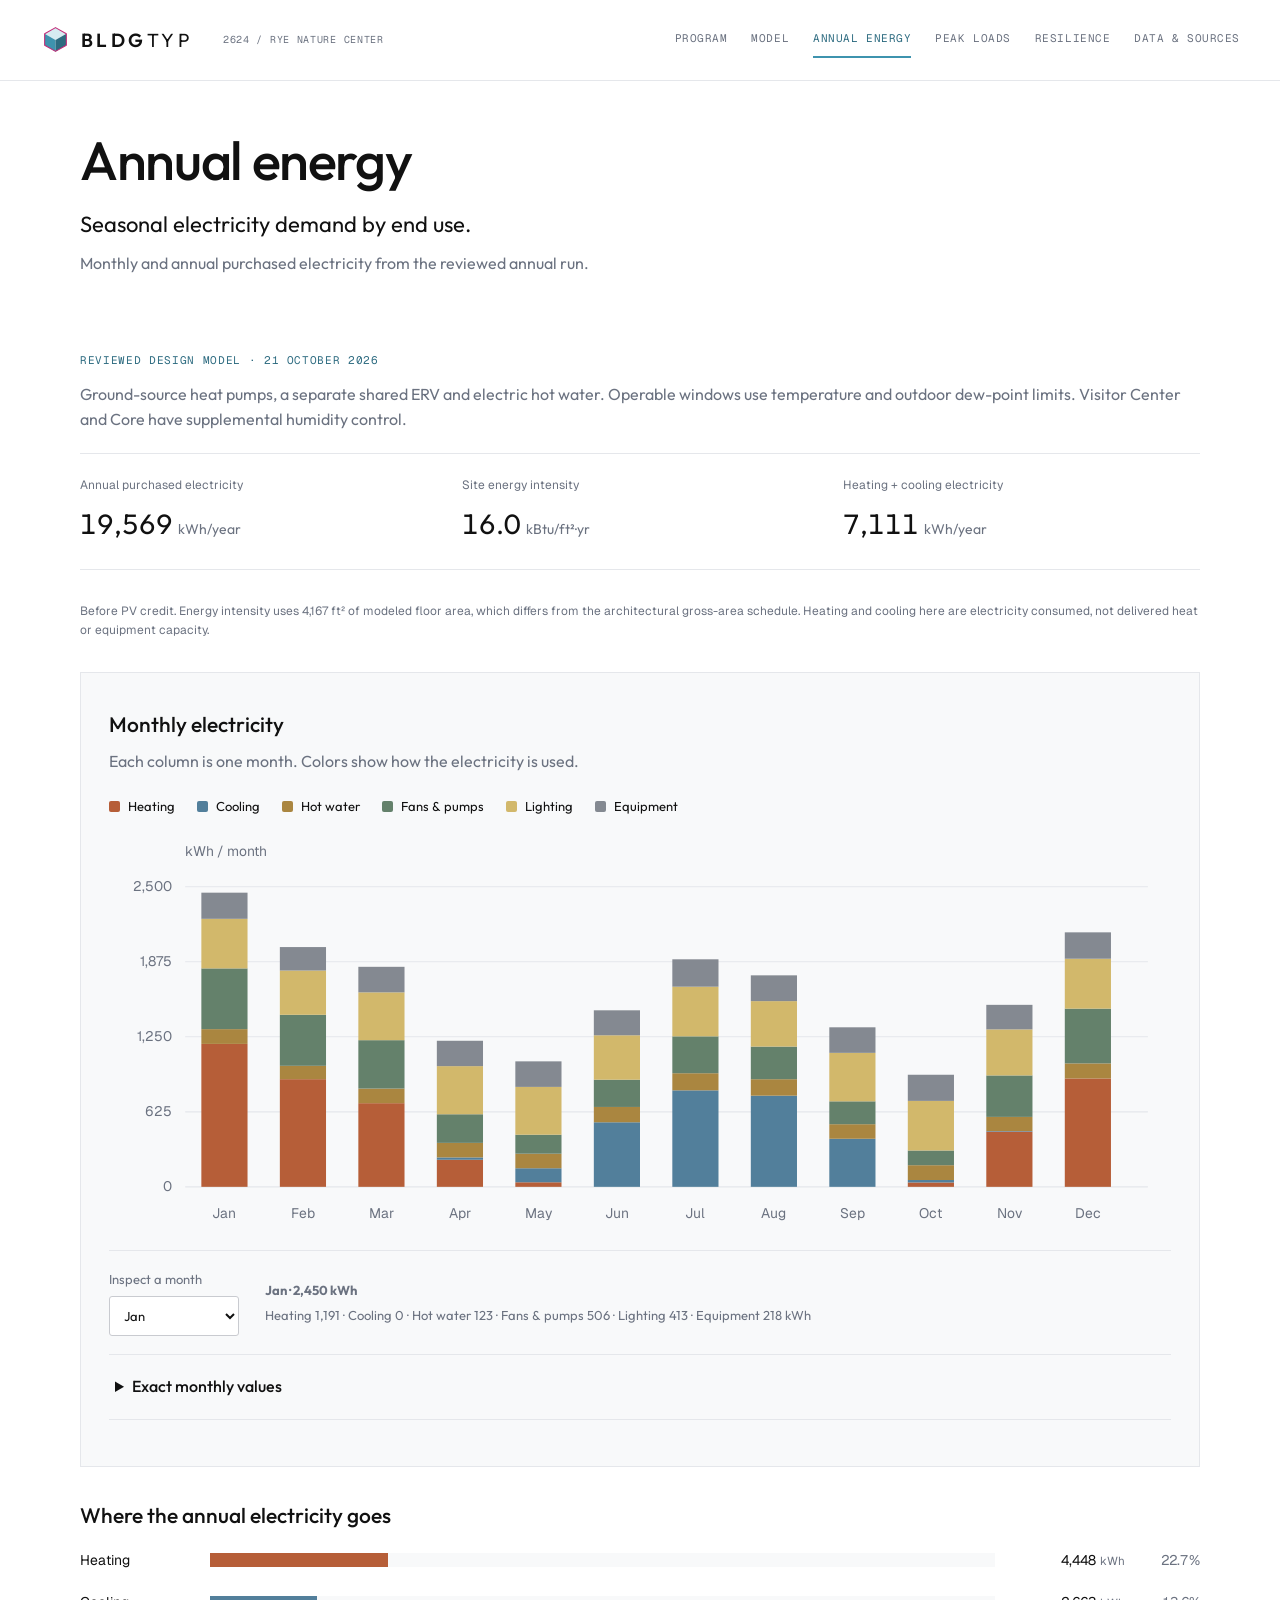
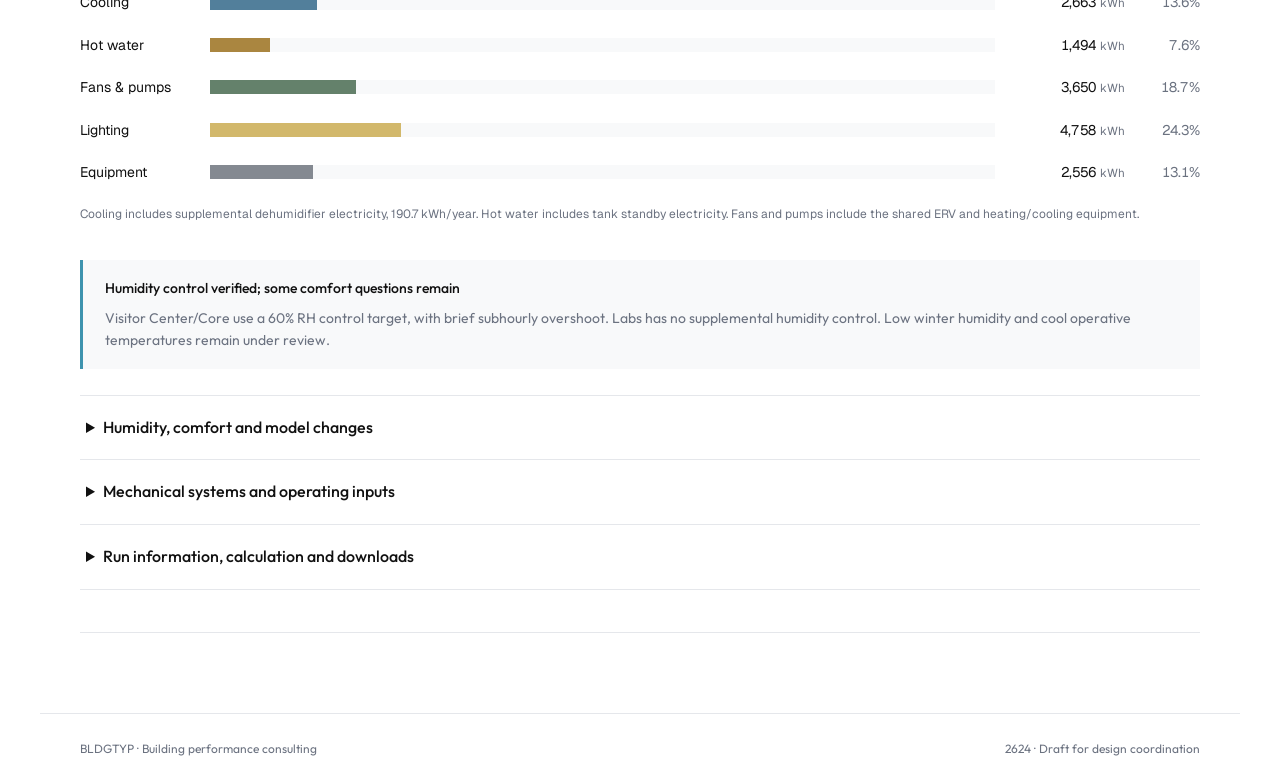
==== site/annual-energy.html @ c3dc8b70 "Copy edits: plainer headings and leads, no dashes in week labels - Overview: "Model basis" heading; " ====
<!doctype html><html lang="en" data-theme="light"><head><meta charset="utf-8"><meta name="viewport" content="width=device-width,initial-scale=1"><meta name="robots" content="noindex,nofollow"><meta name="description" content="Rye Nature Center design energy model: inputs, geometry and simulation results."><title>Annual energy | Rye Nature Center | BLDGTYP</title><link rel="icon" href="assets/brand/favicon.svg"><link rel="stylesheet" href="assets/brand/tokens.css?v=ce6c1d24e8"><link rel="stylesheet" href="assets/brand/components.css?v=ce6c1d24e8"><link rel="stylesheet" href="assets/site.css?v=ce6c1d24e8"><link href="https://fonts.googleapis.com/css2?family=Outfit:wght@400;500;600&family=Geist:wght@400;500&family=Geist+Mono:wght@400&display=swap" rel="stylesheet"><script type="importmap">{"imports":{"three":"./assets/vendor/three/three.module.min.js"}}</script><script type="module" src="assets/app.js?v=ce6c1d24e8"></script></head><body><a class="skip" href="#main">Skip to content</a><header><div class="header-inner"><a class="brand" href="index.html"><img src="assets/brand/bldgtyp-icon.svg" alt="" width="31" height="31"><span>BLDG<span class="brand-light">TYP</span></span></a><a class="project-id" href="index.html">2624 / RYE NATURE CENTER</a><nav aria-label="Main navigation"><a class="type-mono-nav" href="program.html" >Program</a><a class="type-mono-nav" href="model.html" >Model</a><a class="type-mono-nav" href="annual-energy.html" aria-current="page">Annual energy</a><a class="type-mono-nav" href="peak-loads.html" >Peak loads</a><a class="type-mono-nav" href="resilience.html" >Resilience</a><a class="type-mono-nav" href="downloads.html" >Data & sources</a></nav></div></header><main id="main"><div class="page-heading"><h1>Annual energy</h1><p class="lead">Seasonal electricity demand by end use.</p><p>Monthly and annual purchased electricity from the reviewed annual run.</p></div><div id="results" data-area="annual"><p role="status">Loading annual results…</p></div><noscript><p>JavaScript is needed for the interactive model and schedule charts. <a href="downloads/zone-inputs.csv">Download the zone inputs</a> or <a href="downloads/schedules.zip">schedule CSV files</a>.</p></noscript></main><footer><span>BLDGTYP · Building performance consulting</span><span>2624 · Draft for design coordination</span></footer></body></html>
---- site/assets/brand/tokens.css ----
/* ============================================================
   BLDGTYP Design System — CSS Custom Properties
   https://github.com/bldgtyp/bt-branding

   Import this file in any BLDGTYP web product:
     @import url('https://bldgtyp.github.io/bt-branding/tokens/tokens.css');

   Then apply data-theme="light" or data-theme="dark" to <html>.
   ============================================================ */

/* ---------- Global (theme-invariant) ---------- */
:root {
    /* Accent: Steel Blue */
    --accent:           #3E93AE;
    --accent-light:     #d6ebf1;
    --accent-dark:      #2d6b80;

    /* Highlight: Magenta */
    --highlight:        #E23489;
    --highlight-light:  #fce8f1;
    --highlight-dark:   #C42977;
    --highlight-darker: #931d57;

    /* Fonts */
    --font-primary:     'Outfit', sans-serif;
    --font-table:       'Geist', sans-serif;
    --font-mono:        'Geist Mono', monospace;

    /* Radii */
    --radius-sm:        3px;

    /* Transitions */
    --transition-base:  0.3s ease;
    --ease:             cubic-bezier(.2,.6,.2,1);
}

/* ---------- Light Theme ---------- */
[data-theme="light"] {
    --bg-page:          #ffffff;
    --bg-card:          #ffffff;
    --bg-elev:          #fafafa;
    --bg-section-alt:   #F8F9FA;
    --bg-stats:         #111111;

    --text-primary:     #111111;
    --text-secondary:   #6b7280;
    --text-muted:       #9ca3af;

    --border-subtle:    #e5e7eb;
    --border-card:      #e5e7eb;
    --border-strong:    #c9cbd0;

    /* Accessible text aliases — use darker variants on light backgrounds */
    --accent-text:      var(--accent-dark);
    --highlight-text:   var(--highlight-dark);

    /* SVG / graph-paper helpers */
    --svg-line-heavy:   rgba(0,0,0,0.5);
    --svg-line-medium:  rgba(0,0,0,0.3);
    --svg-line-light:   rgba(0,0,0,0.15);
    --svg-line-faint:   rgba(0,0,0,0.08);
    --svg-fill-dot:     rgba(0,0,0,0.12);
    --svg-text:         rgba(0,0,0,0.4);
}

/* ---------- Dark Theme ---------- */
[data-theme="dark"] {
    --bg-page:          #0C0C0C;
    --bg-card:          #151515;
    --bg-elev:          #1a1a1a;
    --bg-section-alt:   #111111;
    --bg-stats:         #060606;

    --text-primary:     #ffffff;
    --text-secondary:   #9ca3af;
    --text-muted:       #6b7280;

    --border-subtle:    #2a2a2a;
    --border-card:      #2a2a2a;
    --border-strong:    #3a3a3a;

    /* Accessible text aliases — base values already work on dark backgrounds */
    --accent-text:      var(--accent);
    --highlight-text:   var(--highlight);

    /* SVG / graph-paper helpers */
    --svg-line-heavy:   rgba(255,255,255,0.5);
    --svg-line-medium:  rgba(255,255,255,0.3);
    --svg-line-light:   rgba(255,255,255,0.15);
    --svg-line-faint:   rgba(255,255,255,0.08);
    --svg-fill-dot:     rgba(255,255,255,0.12);
    --svg-text:         rgba(255,255,255,0.4);
}
---- site/assets/brand/components.css ----
/* ============================================================
   BLDGTYP Design System — Reusable Components
   https://github.com/bldgtyp/bt-branding

   Requires tokens.css to be loaded first:
     @import url('https://bldgtyp.github.io/bt-branding/tokens/tokens.css');
     @import url('https://bldgtyp.github.io/bt-branding/tokens/components.css');

   Or via <link> tags:
     <link rel="stylesheet" href="https://bldgtyp.github.io/bt-branding/tokens/tokens.css">
     <link rel="stylesheet" href="https://bldgtyp.github.io/bt-branding/tokens/components.css">

   Also load fonts (not bundled to avoid duplication):
     <link href="https://fonts.googleapis.com/css2?family=Outfit:wght@200;300;400;500;600;700&family=Geist:wght@400;500&family=Geist+Mono:wght@400&display=swap" rel="stylesheet">
   ============================================================ */


/* ==========================================================
   1. BUTTONS
   ========================================================== */

.btn-primary {
    font-family: var(--font-mono); font-weight: 400; font-size: 13px;
    letter-spacing: 0.1em; text-transform: uppercase;
    background-color: var(--accent); color: #ffffff;
    border: none; padding: 16px 42px;
    border-radius: var(--radius-sm); cursor: pointer;
    transition: all var(--transition-base); text-decoration: none;
    display: inline-block;
}

.btn-primary:hover {
    background-color: var(--accent-dark); transform: translateY(-2px);
}

.btn-ghost {
    font-family: var(--font-mono); font-weight: 400; font-size: 13px;
    letter-spacing: 0.1em; text-transform: uppercase;
    background: transparent; color: var(--text-secondary);
    border: 1px solid var(--border-subtle); padding: 16px 42px;
    border-radius: var(--radius-sm); cursor: pointer;
    transition: all var(--transition-base); text-decoration: none;
    display: inline-block;
}

.btn-ghost:hover {
    border-color: var(--accent-text); color: var(--accent-text);
}


/* ==========================================================
   2. LINKS
   ========================================================== */

.link {
    color: var(--highlight-text);
    font-weight: 700;
    text-decoration: underline;
    text-decoration-style: dotted;
    text-underline-offset: 3px;
    text-decoration-thickness: 1.5px;
    transition: color var(--transition-base), text-decoration-color var(--transition-base);
}

.link:hover {
    color: var(--highlight-darker);
    text-decoration-style: solid;
}


/* ==========================================================
   3. ICON BUTTONS
   ========================================================== */

.icon-btn {
    width: 32px; height: 32px;
    background: transparent; border: 1px solid var(--border-subtle);
    border-radius: var(--radius-sm); cursor: pointer;
    display: inline-flex; align-items: center; justify-content: center;
    transition: all var(--transition-base);
    color: var(--text-secondary);
    text-decoration: none;
}

.icon-btn svg {
    width: 16px; height: 16px;
    fill: currentColor;
}

.icon-btn:hover {
    border-color: var(--accent-text); color: var(--accent-text);
}

.nav-icons { display: flex; gap: 8px; align-items: center; }


/* ==========================================================
   4. SERVICE CARD
   ========================================================== */

.service-card {
    background-color: var(--bg-card);
    border: 1px solid var(--border-card);
    border-radius: var(--radius-sm);
    padding: 40px 32px;
    border-top: 3px solid var(--border-card);
    border-bottom: 2px solid var(--accent);
    max-width: 340px;
    transition: all var(--transition-base);
}

.service-card:hover {
    border-top-color: var(--highlight);
}

.service-card__title {
    font-family: var(--font-primary); font-weight: 600; font-size: 16px;
    letter-spacing: 0.1em; text-transform: uppercase;
    color: var(--accent-text); margin-bottom: 12px;
}

.service-card__subtitle {
    font-family: var(--font-primary); font-weight: 500; font-size: 20px;
    color: var(--text-primary); margin-bottom: 16px; line-height: 1.4;
}

.service-card__body {
    font-family: var(--font-primary); font-weight: 300; font-size: 15px;
    line-height: 1.7; color: var(--text-secondary);
}


/* ==========================================================
   4b. CARD GRID — TIGHT
   Zero-gap grid where service cards tile edge-to-edge with
   shared borders. Wrap service-cards in this container.
   Outer border supplied by the container; cards contribute
   only right + bottom borders (same pattern as doc-card grid).
   ========================================================== */

.card-grid--tight {
    display: grid;
    grid-template-columns: repeat(auto-fit, minmax(280px, 1fr));
    border-top: 1px solid var(--border-card);
    border-left: 1px solid var(--border-card);
}

.card-grid--tight > .service-card {
    max-width: none;
    border-radius: 0;
    border-top: none;
    border-left: none;
    border-right: 1px solid var(--border-card);
    border-bottom: 1px solid var(--border-card);
}


/* ==========================================================
   5. STATS BAR
   ========================================================== */

.stats-bar {
    background-color: var(--bg-stats, #111111);
    padding: 60px 40px;
    border-radius: var(--radius-sm);
    display: grid; grid-template-columns: repeat(auto-fit, minmax(180px, 1fr));
    gap: 40px;
}

.stats-bar__number {
    font-family: var(--font-primary); font-weight: 600; font-size: 48px;
    line-height: 1.1; color: var(--accent);
}

.stats-bar__label {
    font-family: var(--font-mono); font-weight: 400; font-size: 12px;
    letter-spacing: 0.08em; text-transform: uppercase;
    color: #6b7280; margin-top: 8px;
}


/* ==========================================================
   6. SECTION LABEL
   ========================================================== */

.section-label {
    font-family: var(--font-mono); font-weight: 400; font-size: 12px;
    letter-spacing: 0.15em; text-transform: uppercase;
    color: var(--accent-text); margin-bottom: 48px; display: block;
}


/* ==========================================================
   7. GRAPH PAPER BACKGROUNDS
   Three density variants applied via ::before pseudo-element.
   Add the class to any positioned container.
   ========================================================== */

.graph-paper {
    position: relative;
    overflow: hidden;
}

/* Standard: 20px minor / 100px major — hero sections, service areas */
.graph-paper::before,
.graph-paper--standard::before {
    content: '';
    position: absolute; top: 0; left: 0; right: 0; bottom: 0;
    pointer-events: none;
    background-image:
        url("data:image/svg+xml,%3Csvg width='20' height='20' xmlns='http://www.w3.org/2000/svg'%3E%3Cline x1='0' y1='0' x2='20' y2='0' stroke='rgba(62,147,174,0.10)' stroke-width='1'/%3E%3Cline x1='0' y1='0' x2='0' y2='20' stroke='rgba(62,147,174,0.10)' stroke-width='1'/%3E%3C/svg%3E"),
        url("data:image/svg+xml,%3Csvg width='100' height='100' xmlns='http://www.w3.org/2000/svg'%3E%3Crect width='100' height='100' fill='none' stroke='rgba(62,147,174,0.12)' stroke-width='1'/%3E%3C/svg%3E");
    background-size: 20px 20px, 100px 100px;
}

/* Medium: 12px minor / 60px major — dashboards, data views */
.graph-paper--medium::before {
    content: '';
    position: absolute; top: 0; left: 0; right: 0; bottom: 0;
    pointer-events: none;
    background-image:
        url("data:image/svg+xml,%3Csvg width='12' height='12' xmlns='http://www.w3.org/2000/svg'%3E%3Cline x1='0' y1='0' x2='12' y2='0' stroke='rgba(62,147,174,0.10)' stroke-width='1'/%3E%3Cline x1='0' y1='0' x2='0' y2='12' stroke='rgba(62,147,174,0.10)' stroke-width='1'/%3E%3C/svg%3E"),
        url("data:image/svg+xml,%3Csvg width='60' height='60' xmlns='http://www.w3.org/2000/svg'%3E%3Crect width='60' height='60' fill='none' stroke='rgba(62,147,174,0.12)' stroke-width='1'/%3E%3C/svg%3E");
    background-size: 12px 12px, 60px 60px;
}

/* Fine: 6px minor / 30px major — technical details, reports */
.graph-paper--fine::before {
    content: '';
    position: absolute; top: 0; left: 0; right: 0; bottom: 0;
    pointer-events: none;
    background-image:
        url("data:image/svg+xml,%3Csvg width='6' height='6' xmlns='http://www.w3.org/2000/svg'%3E%3Cline x1='0' y1='0' x2='6' y2='0' stroke='rgba(62,147,174,0.10)' stroke-width='1'/%3E%3Cline x1='0' y1='0' x2='0' y2='6' stroke='rgba(62,147,174,0.10)' stroke-width='1'/%3E%3C/svg%3E"),
        url("data:image/svg+xml,%3Csvg width='30' height='30' xmlns='http://www.w3.org/2000/svg'%3E%3Crect width='30' height='30' fill='none' stroke='rgba(62,147,174,0.12)' stroke-width='1'/%3E%3C/svg%3E");
    background-size: 6px 6px, 30px 30px;
}

/* ==========================================================
   7b. HEXAGON GRAPH PAPER BACKGROUNDS
   Honeycomb-pattern variants using flat-top hexagons.
   Same ::before technique as square graph paper.
   Accent RGB = 62,147,174 (must be updated if --accent changes).
   ========================================================== */

/* Hex Standard: r=20, tile 60×34.64 — hero sections, honeybee-ph branding */
.graph-paper--hex::before {
    content: '';
    position: absolute; top: 0; left: 0; right: 0; bottom: 0;
    pointer-events: none;
    background-image:
        url("data:image/svg+xml,%3Csvg width='60' height='34.64' xmlns='http://www.w3.org/2000/svg'%3E%3Cpath d='M20,0 L40,0 M20,0 L10,17.32 M40,0 L50,17.32 M0,17.32 L10,17.32 M50,17.32 L60,17.32 M10,17.32 L20,34.64 M50,17.32 L40,34.64 M20,34.64 L40,34.64' stroke='rgba(62,147,174,0.10)' stroke-width='1' fill='none'/%3E%3C/svg%3E");
    background-size: 60px 34.64px;
}

/* Hex Medium: r=12, tile 36×20.78 — dashboards, data views */
.graph-paper--hex-medium::before {
    content: '';
    position: absolute; top: 0; left: 0; right: 0; bottom: 0;
    pointer-events: none;
    background-image:
        url("data:image/svg+xml,%3Csvg width='36' height='20.78' xmlns='http://www.w3.org/2000/svg'%3E%3Cpath d='M12,0 L24,0 M12,0 L6,10.39 M24,0 L30,10.39 M0,10.39 L6,10.39 M30,10.39 L36,10.39 M6,10.39 L12,20.78 M30,10.39 L24,20.78 M12,20.78 L24,20.78' stroke='rgba(62,147,174,0.10)' stroke-width='1' fill='none'/%3E%3C/svg%3E");
    background-size: 36px 20.78px;
}

/* Hex Fine: r=7, tile 21×12.12 — technical details, reports */
.graph-paper--hex-fine::before {
    content: '';
    position: absolute; top: 0; left: 0; right: 0; bottom: 0;
    pointer-events: none;
    background-image:
        url("data:image/svg+xml,%3Csvg width='21' height='12.12' xmlns='http://www.w3.org/2000/svg'%3E%3Cpath d='M7,0 L14,0 M7,0 L3.5,6.06 M14,0 L17.5,6.06 M0,6.06 L3.5,6.06 M17.5,6.06 L21,6.06 M3.5,6.06 L7,12.12 M17.5,6.06 L14,12.12 M7,12.12 L14,12.12' stroke='rgba(62,147,174,0.10)' stroke-width='1' fill='none'/%3E%3C/svg%3E");
    background-size: 21px 12.12px;
}


/* ==========================================================
   7c. HIGHLIGHT-COLOR GRAPH PAPER
   Same patterns as 7a/7b but using --highlight RGB (226,52,137).
   Add alongside the base class, e.g. "graph-paper graph-paper--highlight".
   ========================================================== */

/* Square — highlight */
.graph-paper--highlight::before {
    content: '';
    position: absolute; top: 0; left: 0; right: 0; bottom: 0;
    pointer-events: none;
    background-image:
        url("data:image/svg+xml,%3Csvg width='20' height='20' xmlns='http://www.w3.org/2000/svg'%3E%3Cline x1='0' y1='0' x2='20' y2='0' stroke='rgba(226,52,137,0.10)' stroke-width='1'/%3E%3Cline x1='0' y1='0' x2='0' y2='20' stroke='rgba(226,52,137,0.10)' stroke-width='1'/%3E%3C/svg%3E"),
        url("data:image/svg+xml,%3Csvg width='100' height='100' xmlns='http://www.w3.org/2000/svg'%3E%3Crect width='100' height='100' fill='none' stroke='rgba(226,52,137,0.12)' stroke-width='1'/%3E%3C/svg%3E");
    background-size: 20px 20px, 100px 100px;
}

.graph-paper--highlight.graph-paper--medium::before {
    background-image:
        url("data:image/svg+xml,%3Csvg width='12' height='12' xmlns='http://www.w3.org/2000/svg'%3E%3Cline x1='0' y1='0' x2='12' y2='0' stroke='rgba(226,52,137,0.10)' stroke-width='1'/%3E%3Cline x1='0' y1='0' x2='0' y2='12' stroke='rgba(226,52,137,0.10)' stroke-width='1'/%3E%3C/svg%3E"),
        url("data:image/svg+xml,%3Csvg width='60' height='60' xmlns='http://www.w3.org/2000/svg'%3E%3Crect width='60' height='60' fill='none' stroke='rgba(226,52,137,0.12)' stroke-width='1'/%3E%3C/svg%3E");
    background-size: 12px 12px, 60px 60px;
}

.graph-paper--highlight.graph-paper--fine::before {
    background-image:
        url("data:image/svg+xml,%3Csvg width='6' height='6' xmlns='http://www.w3.org/2000/svg'%3E%3Cline x1='0' y1='0' x2='6' y2='0' stroke='rgba(226,52,137,0.10)' stroke-width='1'/%3E%3Cline x1='0' y1='0' x2='0' y2='6' stroke='rgba(226,52,137,0.10)' stroke-width='1'/%3E%3C/svg%3E"),
        url("data:image/svg+xml,%3Csvg width='30' height='30' xmlns='http://www.w3.org/2000/svg'%3E%3Crect width='30' height='30' fill='none' stroke='rgba(226,52,137,0.12)' stroke-width='1'/%3E%3C/svg%3E");
    background-size: 6px 6px, 30px 30px;
}

/* Hexagon — highlight */
.graph-paper--highlight.graph-paper--hex::before {
    background-image:
        url("data:image/svg+xml,%3Csvg width='60' height='34.64' xmlns='http://www.w3.org/2000/svg'%3E%3Cpath d='M20,0 L40,0 M20,0 L10,17.32 M40,0 L50,17.32 M0,17.32 L10,17.32 M50,17.32 L60,17.32 M10,17.32 L20,34.64 M50,17.32 L40,34.64 M20,34.64 L40,34.64' stroke='rgba(226,52,137,0.10)' stroke-width='1' fill='none'/%3E%3C/svg%3E");
    background-size: 60px 34.64px;
}

.graph-paper--highlight.graph-paper--hex-medium::before {
    background-image:
        url("data:image/svg+xml,%3Csvg width='36' height='20.78' xmlns='http://www.w3.org/2000/svg'%3E%3Cpath d='M12,0 L24,0 M12,0 L6,10.39 M24,0 L30,10.39 M0,10.39 L6,10.39 M30,10.39 L36,10.39 M6,10.39 L12,20.78 M30,10.39 L24,20.78 M12,20.78 L24,20.78' stroke='rgba(226,52,137,0.10)' stroke-width='1' fill='none'/%3E%3C/svg%3E");
    background-size: 36px 20.78px;
}

.graph-paper--highlight.graph-paper--hex-fine::before {
    background-image:
        url("data:image/svg+xml,%3Csvg width='21' height='12.12' xmlns='http://www.w3.org/2000/svg'%3E%3Cpath d='M7,0 L14,0 M7,0 L3.5,6.06 M14,0 L17.5,6.06 M0,6.06 L3.5,6.06 M17.5,6.06 L21,6.06 M3.5,6.06 L7,12.12 M17.5,6.06 L14,12.12 M7,12.12 L14,12.12' stroke='rgba(226,52,137,0.10)' stroke-width='1' fill='none'/%3E%3C/svg%3E");
    background-size: 21px 12.12px;
}


/* ==========================================================
   8. TYPOGRAPHY HELPERS
   Opt-in classes for common text patterns.
   ========================================================== */

.type-hero {
    font-family: var(--font-primary); font-weight: 600;
    font-size: clamp(3rem, 6vw, 5.5rem);
    letter-spacing: -0.02em; line-height: 1.15;
}

.type-heading {
    font-family: var(--font-primary); font-weight: 600;
    font-size: 42px; letter-spacing: -0.015em; line-height: 1.15;
}

.type-subheading {
    font-family: var(--font-primary); font-weight: 500;
    font-size: 20px; line-height: 1.4;
}

.type-body {
    font-family: var(--font-primary); font-weight: 400;
    font-size: 16px; line-height: 1.7;
    letter-spacing: 0.05em;
    color: var(--text-secondary);
}

.type-body-lg {
    font-family: var(--font-primary); font-weight: 400;
    font-size: 17px; line-height: 1.8;
    letter-spacing: 0.05em;
    color: var(--text-secondary);
}

.type-table-text {
    font-family: var(--font-table); font-weight: 400;
    font-size: 14px; line-height: 1.5;
    letter-spacing: normal;
    color: var(--text-secondary);
    font-variant-numeric: tabular-nums;
}

.type-table-header {
    font-family: var(--font-table); font-weight: 500;
    font-size: 12px; line-height: 1.4;
    letter-spacing: 0.02em; text-transform: uppercase;
    color: var(--text-muted);
}

.type-mono-label {
    font-family: var(--font-mono); font-weight: 400; font-size: 12px;
    letter-spacing: 0.15em; text-transform: uppercase;
    color: var(--accent-text);
}

.type-mono-nav {
    font-family: var(--font-mono); font-weight: 400; font-size: 11px;
    letter-spacing: 0.05em; text-transform: uppercase;
    color: var(--text-secondary); text-decoration: none;
    transition: color var(--transition-base);
}

.type-mono-nav:hover { color: var(--accent-text); }

.type-stat-number {
    font-family: var(--font-primary); font-weight: 600; font-size: 48px;
    line-height: 1.1; color: var(--accent);
}

.type-stat-label {
    font-family: var(--font-mono); font-weight: 400; font-size: 12px;
    letter-spacing: 0.08em; text-transform: uppercase;
    color: #6b7280; margin-top: 8px;
}


/* ==========================================================
   9. THEME TOGGLE
   ========================================================== */

.theme-toggle {
    width: 32px; height: 32px;
    background: transparent; border: 1px solid var(--border-subtle);
    border-radius: var(--radius-sm); cursor: pointer;
    display: flex; align-items: center; justify-content: center;
    font-size: 16px; transition: all var(--transition-base);
    color: var(--text-primary);
}

.theme-toggle:hover { border-color: var(--accent-text); color: var(--accent-text); }


/* ==========================================================
   10. HERO TITLE — Two-line with highlight second line
   Wrap the second line in <em> for highlight color.
   Follow with .hero-sub for // subtitle lines.
   ========================================================== */

.hero-title {
    font-family: var(--font-primary);
    font-weight: 500;
    font-size: clamp(52px, 7vw, 96px);
    line-height: 1.0;
    letter-spacing: -0.03em;
    margin: 0 0 28px 0;
    color: var(--text-primary);
}

.hero-title em {
    font-style: normal;
    color: var(--highlight-text);
    font-weight: 600;
}

.hero-sub {
    font-family: var(--font-mono);
    font-weight: 400;
    font-size: 14.5px;
    color: var(--text-muted);
    max-width: 62ch;
    line-height: 1.55;
    margin: 0;
}


/* ==========================================================
   11. SITE HEADER — Sticky navbar with backdrop blur
   Contains logo, nav-primary, search-btn, and hamburger.
   ========================================================== */

.site-header {
    position: sticky;
    top: 0;
    z-index: 40;
    display: flex;
    align-items: center;
    padding: 0 40px;
    height: 64px;
    background: color-mix(in oklab, var(--bg-page) 86%, transparent);
    backdrop-filter: saturate(1.4) blur(14px);
    -webkit-backdrop-filter: saturate(1.4) blur(14px);
    border-bottom: 1px solid var(--border-subtle);
}

/* Logo / breadcrumb (folder-nav style with "/" separator) */
.site-header__logo {
    display: flex;
    align-items: center;
    gap: 10px;
    font-family: var(--font-mono);
    font-weight: 400;
    font-size: 13px;
    letter-spacing: 0.06em;
    color: var(--text-primary);
    text-decoration: none;
    padding-right: 28px;
    border-right: 1px solid var(--border-subtle);
    margin-right: 28px;
    height: 32px;
}

.site-header__logo-mark {
    width: 22px;
    height: 22px;
    position: relative;
}

.site-header__logo-mark svg {
    width: 100%;
    height: 100%;
    fill: currentColor;
}

.site-header__logo-sep {
    color: var(--text-muted);
    margin-left: 6px;
}

/* Primary nav (dropdown triggers) */
.nav-primary {
    display: flex;
    align-items: center;
    gap: 2px;
    flex: 1;
}

.nav-group {
    position: relative;
}

.nav-group__trigger {
    display: flex;
    align-items: center;
    gap: 5px;
    padding: 8px 14px;
    font-family: var(--font-mono);
    font-weight: 400;
    font-size: 12.5px;
    letter-spacing: 0.04em;
    color: var(--text-muted);
    background: none;
    border: none;
    border-radius: var(--radius-sm);
    cursor: pointer;
    transition: color .2s var(--ease), background .2s var(--ease);
}

.nav-group__trigger:hover {
    color: var(--text-primary);
    background: var(--bg-elev);
}

.nav-group__trigger.is-active {
    color: var(--accent-text);
}

.nav-group__trigger .chev {
    width: 8px;
    height: 8px;
    opacity: .5;
    transition: transform .2s var(--ease);
}

.nav-group.is-open .nav-group__trigger .chev {
    transform: rotate(180deg);
}

.nav-group__dropdown {
    display: none;
    position: absolute;
    top: calc(100% + 17px);
    left: 0;
    min-width: 220px;
    padding: 6px;
    background: var(--bg-page);
    border: 1px solid var(--border-strong);
    border-radius: 4px;
    box-shadow: 0 8px 24px rgba(0,0,0,.08);
    z-index: 50;
}

.nav-group.is-open .nav-group__dropdown {
    display: flex;
    flex-direction: column;
    animation: dropdown-in .15s var(--ease);
}

@keyframes dropdown-in {
    from { opacity: 0; transform: translateY(-4px); }
    to   { opacity: 1; transform: translateY(0); }
}

.nav-group__dropdown a {
    display: block;
    padding: 8px 12px;
    font-family: var(--font-primary);
    font-weight: 300;
    font-size: 13.5px;
    color: var(--text-secondary);
    text-decoration: none;
    border-radius: var(--radius-sm);
    transition: all .15s var(--ease);
}

.nav-group__dropdown a:hover {
    background: var(--bg-elev);
    color: var(--text-primary);
}

/* Hamburger (mobile) */
.nav-hamburger {
    display: none;
    width: 34px;
    height: 34px;
    place-items: center;
    background: transparent;
    border: 1px solid transparent;
    border-radius: var(--radius-sm);
    color: var(--text-muted);
    cursor: pointer;
    transition: all .15s var(--ease);
}

.nav-hamburger:hover {
    border-color: var(--border-strong);
    color: var(--text-primary);
}

.nav-hamburger svg {
    width: 18px;
    height: 18px;
}


/* ==========================================================
   12. SEARCH BUTTON
   Pill-shaped trigger that opens a search modal.
   ========================================================== */

.search-btn {
    display: flex;
    align-items: center;
    gap: 10px;
    padding: 0 10px 0 12px;
    height: 34px;
    min-width: 240px;
    border: 1px solid var(--border-strong);
    background: var(--bg-elev);
    border-radius: var(--radius-sm);
    color: var(--text-muted);
    font-family: var(--font-mono);
    font-size: 12px;
    font-weight: 400;
    cursor: pointer;
    transition: all .15s var(--ease);
}

.search-btn:hover {
    border-color: var(--accent-text);
    color: var(--text-secondary);
}

.search-btn svg {
    width: 14px;
    height: 14px;
    fill: none;
    stroke: currentColor;
    stroke-width: 2;
}

.search-btn .kbd {
    margin-left: auto;
    font-size: 10.5px;
    padding: 2px 6px;
    border: 1px solid var(--border-strong);
    border-radius: var(--radius-sm);
    color: var(--text-muted);
}


/* ==========================================================
   13. DOC CARD — Animated top-border, multi-section layout
   Top border slides left-to-right on hover.
   Includes: index row, tag, title, description,
   dashed divider, and arrow CTA.
   ========================================================== */

.doc-card {
    position: relative;
    padding: 40px 36px 36px 36px;
    border-right: 1px solid var(--border-subtle);
    border-bottom: 1px solid var(--border-subtle);
    background: var(--bg-page);
    text-decoration: none;
    color: var(--text-primary);
    transition: background .2s var(--ease);
    display: flex;
    flex-direction: column;
    min-height: 280px;
    cursor: pointer;
    overflow: hidden;
}

.doc-card:hover {
    background: var(--bg-elev);
}

/* Animated top border */
.doc-card::before {
    content: '';
    position: absolute;
    top: 0;
    left: 0;
    width: 0;
    height: 2px;
    background: var(--accent);
    transition: width .35s var(--ease);
}

.doc-card:hover::before {
    width: 100%;
}

/* Index row: number — dash-line — tag */
.doc-card__idx {
    font-family: var(--font-mono);
    font-size: 11px;
    font-weight: 400;
    letter-spacing: 0.18em;
    color: var(--text-muted);
    display: flex;
    align-items: center;
    gap: 10px;
    margin-bottom: 28px;
}

.doc-card__idx-num {
    color: var(--accent-text);
    font-weight: 400;
}

.doc-card__idx-dash {
    flex: 1;
    height: 1px;
    background: var(--border-subtle);
}

/* Category tag */
.doc-card__tag {
    font-family: var(--font-mono);
    font-size: 11px;
    font-weight: 400;
    letter-spacing: 0.14em;
    text-transform: uppercase;
    color: var(--accent-text);
    margin-bottom: 14px;
}

/* Card title */
.doc-card__name {
    font-family: var(--font-primary);
    font-weight: 600;
    font-size: 30px;
    letter-spacing: -0.015em;
    margin: 0 0 10px 0;
    line-height: 1.05;
}

/* Card description */
.doc-card__desc {
    font-family: var(--font-primary);
    font-weight: 300;
    font-size: 15.5px;
    line-height: 1.5;
    color: var(--text-secondary);
    margin: 0 0 28px 0;
    max-width: 36ch;
}

/* Footer: dashed divider + CTA */
.doc-card__footer {
    margin-top: auto;
    display: flex;
    align-items: center;
    justify-content: space-between;
    padding-top: 20px;
    border-top: 1px dashed var(--border-strong);
}

.doc-card__cta {
    font-family: var(--font-mono);
    font-weight: 400;
    font-size: 12px;
    letter-spacing: 0.08em;
    color: var(--text-primary);
    display: inline-flex;
    align-items: center;
    gap: 8px;
}

.doc-card__cta .arr {
    transition: transform .25s var(--ease);
}

.doc-card:hover .doc-card__cta .arr {
    transform: translateX(4px);
}


/* ==========================================================
   14. SIDEBAR NAV
   Collapsible nav tree with section dividers, dashed
   child borders, and expand/collapse chevrons.
   ========================================================== */

.sidebar {
    width: 260px;
    padding: 20px 16px 40px 0;
    border-right: 1px solid var(--border-subtle);
    flex-shrink: 0;
}

/* Section label with leading dash */
.sidebar__label {
    font-family: var(--font-mono);
    font-size: 10.5px;
    font-weight: 400;
    letter-spacing: 0.18em;
    text-transform: uppercase;
    color: var(--text-muted);
    padding: 14px 0 10px 0;
    display: flex;
    align-items: center;
    gap: 10px;
    text-decoration: none;
    cursor: pointer;
    transition: color .15s var(--ease);
}

.sidebar__label:hover {
    color: var(--text-secondary);
}

.sidebar__label.is-active {
    color: var(--accent-text);
    font-weight: 500;
}

.sidebar__label::before {
    content: '';
    width: 14px;
    height: 1px;
    background: currentColor;
    opacity: .6;
}

/* Nav tree */
.nav-tree {
    list-style: none;
    padding: 0;
    margin: 0;
}

.nav-tree li {
    position: relative;
}

.nav-tree a,
.nav-tree button {
    display: flex;
    align-items: center;
    gap: 10px;
    width: 100%;
    padding: 7px 12px 7px 14px;
    font-family: var(--font-primary);
    font-weight: 300;
    font-size: 13.5px;
    color: var(--text-secondary);
    text-decoration: none;
    background: transparent;
    border: 0;
    text-align: left;
    border-radius: var(--radius-sm);
    cursor: pointer;
    transition: all .15s var(--ease);
    position: relative;
}

.nav-tree a:hover,
.nav-tree button:hover {
    color: var(--text-primary);
    background: var(--bg-elev);
}

/* Group headings (collapsible) */
.nav-tree .group > button {
    color: var(--text-primary);
    font-weight: 500;
    font-size: 13px;
}

.nav-tree .group > button .chev {
    margin-left: auto;
    width: 10px;
    height: 10px;
    transition: transform .2s var(--ease);
    opacity: .6;
}

.nav-tree .group.is-open > button .chev {
    transform: rotate(90deg);
}

/* Child list with dashed left border */
.nav-tree .children {
    list-style: none;
    padding: 0;
    margin: 4px 0 8px 14px;
    border-left: 1px dashed var(--border-strong);
    display: none;
}

.nav-tree .group.is-open > .children {
    display: block;
}

/* Active state with left accent bar */
.nav-tree .is-active {
    color: var(--accent-text);
    font-weight: 500;
    background: var(--accent-light);
}

.nav-tree .is-active::before {
    content: '';
    position: absolute;
    left: 0;
    top: 4px;
    bottom: 4px;
    width: 2px;
    background: var(--accent);
}


/* ==========================================================
   15. CALLOUT BLOCKS
   Note (accent) and Warning (highlight) callouts with
   left accent bar and gradient background.
   ========================================================== */

.callout {
    margin: 16px 0 20px 0;
    border: 1px solid var(--border-subtle);
    border-radius: 4px;
    position: relative;
    overflow: hidden;
}

.callout::before {
    content: '';
    position: absolute;
    left: 0;
    top: 0;
    bottom: 0;
    width: 3px;
}

.callout__title {
    font-family: var(--font-mono);
    font-size: 10.5px;
    font-weight: 400;
    letter-spacing: 0.16em;
    text-transform: uppercase;
    padding: 14px 20px 0 20px;
    position: relative;
    z-index: 1;
}

.callout__body {
    padding: 8px 20px 14px 20px;
    font-family: var(--font-primary);
    font-weight: 300;
    font-size: 14px;
    line-height: 1.6;
    color: var(--text-secondary);
    position: relative;
    z-index: 1;
}

/* Graph paper overlay (medium density, via ::after) */
.callout::after {
    content: '';
    position: absolute;
    top: 0;
    left: 0;
    right: 0;
    bottom: 0;
    pointer-events: none;
}

/* Note variant (accent color) */
.callout--note {
    border-color: var(--accent);
    background: linear-gradient(to right, var(--accent-light), transparent 80%);
}

.callout--note::before {
    background: var(--accent);
}

.callout--note::after {
    background-image:
        url("data:image/svg+xml,%3Csvg width='12' height='12' xmlns='http://www.w3.org/2000/svg'%3E%3Cline x1='0' y1='0' x2='12' y2='0' stroke='rgba(62,147,174,0.10)' stroke-width='1'/%3E%3Cline x1='0' y1='0' x2='0' y2='12' stroke='rgba(62,147,174,0.10)' stroke-width='1'/%3E%3C/svg%3E"),
        url("data:image/svg+xml,%3Csvg width='60' height='60' xmlns='http://www.w3.org/2000/svg'%3E%3Crect width='60' height='60' fill='none' stroke='rgba(62,147,174,0.12)' stroke-width='1'/%3E%3C/svg%3E");
    background-size: 12px 12px, 60px 60px;
}

.callout--note .callout__title {
    color: var(--accent-dark);
}

[data-theme="dark"] .callout--note {
    background: linear-gradient(to right, rgba(62,147,174,0.12), transparent 80%);
}

[data-theme="dark"] .callout--note .callout__title {
    color: var(--accent);
}

/* Warning variant (highlight color) */
.callout--warning {
    border-color: var(--highlight);
    background: linear-gradient(to right, var(--highlight-light), transparent 80%);
}

.callout--warning::before {
    background: var(--highlight);
}

.callout--warning::after {
    background-image:
        url("data:image/svg+xml,%3Csvg width='12' height='12' xmlns='http://www.w3.org/2000/svg'%3E%3Cline x1='0' y1='0' x2='12' y2='0' stroke='rgba(226,52,137,0.10)' stroke-width='1'/%3E%3Cline x1='0' y1='0' x2='0' y2='12' stroke='rgba(226,52,137,0.10)' stroke-width='1'/%3E%3C/svg%3E"),
        url("data:image/svg+xml,%3Csvg width='60' height='60' xmlns='http://www.w3.org/2000/svg'%3E%3Crect width='60' height='60' fill='none' stroke='rgba(226,52,137,0.12)' stroke-width='1'/%3E%3C/svg%3E");
    background-size: 12px 12px, 60px 60px;
}

.callout--warning .callout__title {
    color: var(--highlight-darker);
}

[data-theme="dark"] .callout--warning {
    background: linear-gradient(to right, rgba(226,52,137,0.12), transparent 80%);
}

[data-theme="dark"] .callout--warning .callout__title {
    color: var(--highlight);
}


/* ==========================================================
   16. SITE FOOTER
   Mono-spaced footer bar with left nav items (· separated),
   right-aligned site URL and version badge.
   ========================================================== */

.site-footer {
    border-top: 1px solid var(--border-subtle);
    padding: 36px 40px;
    display: flex;
    align-items: center;
    justify-content: space-between;
    gap: 32px;
    font-family: var(--font-mono);
    font-size: 11.5px;
    font-weight: 400;
    color: var(--text-muted);
    letter-spacing: 0.04em;
}

.site-footer a {
    color: var(--text-secondary);
    font-weight: 400;
    text-decoration: none;
    transition: color .15s var(--ease);
}

.site-footer a:hover {
    color: var(--accent-text);
}

.site-footer__left {
    display: flex;
    gap: 28px;
    align-items: center;
}

.site-footer__right {
    display: flex;
    gap: 20px;
    align-items: center;
}

.site-footer .version-badge {
    padding: 3px 9px;
    border: 1px solid var(--border-strong);
    border-radius: var(--radius-sm);
    color: var(--text-secondary);
}


/* ==========================================================
   17. RESPONSIVE — HEADER / FOOTER / MOBILE
   ========================================================== */

@media (max-width: 900px) {
    .site-header { padding: 0 20px; }
    .site-header__logo { padding-right: 16px; margin-right: 16px; }
    .nav-primary { display: none; }
    .search-btn { display: none; }
    .nav-hamburger { display: grid; }
    .sidebar { display: none; }
    .site-footer { flex-direction: column; align-items: flex-start; padding: 28px 20px; }
    .site-footer__left { flex-wrap: wrap; gap: 16px; }
    .site-footer__right { flex-wrap: wrap; gap: 12px; }
}
---- site/assets/site.css ----
* {
  box-sizing: border-box;
}
body {
  margin: 0;
  background: var(--bg-page);
  color: var(--text-primary);
  font-family: var(--font-primary);
  font-size: 16px;
  line-height: 1.6;
}
a {
  color: var(--accent-text);
}
button,
select,
input {
  font: inherit;
}
button,
a,
summary,
select {
  touch-action: manipulation;
}
button,
summary {
  cursor: pointer;
}
button:focus-visible,
a:focus-visible,
summary:focus-visible,
select:focus-visible,
input:focus-visible,
#viewer:focus-visible {
  outline: 3px solid var(--accent-text);
  outline-offset: 4px;
}
header {
  border-bottom: 1px solid var(--border-subtle);
}
.header-inner {
  max-width: 1280px;
  margin: auto;
  padding: 22px 40px;
  display: flex;
  align-items: center;
  gap: 30px;
}
.brand {
  display: flex;
  align-items: center;
  gap: 10px;
  text-decoration: none;
  color: var(--text-primary);
  font-size: 19px;
  letter-spacing: 0.18em;
  font-weight: 600;
}
.brand-light {
  font-weight: 400;
}
.project-id {
  font-family: var(--font-mono);
  font-size: 10px;
  letter-spacing: 0.07em;
  color: var(--text-secondary);
}
header nav {
  display: flex;
  gap: 24px;
  margin-left: auto;
}
header nav a {
  padding: 8px 0;
  border-bottom: 2px solid transparent;
}
header nav a[aria-current] {
  color: var(--accent-text);
  border-color: var(--accent);
}
main {
  max-width: 1200px;
  margin: auto;
  padding: 48px 40px 80px;
}
.page-heading {
  margin-bottom: 32px;
  max-width: 790px;
}
h1 {
  font-size: clamp(34px, 4.5vw, 54px);
  font-weight: 500;
  line-height: 1.15;
  letter-spacing: -0.025em;
  margin: 0 0 18px;
}
h2 {
  font-size: 26px;
  font-weight: 500;
  line-height: 1.25;
  margin: 0 0 18px;
  letter-spacing: -0.015em;
}
h3 {
  font-size: 21px;
  font-weight: 500;
  line-height: 1.3;
  margin: 10px 0;
}
p {
  color: var(--text-secondary);
  margin: 10px 0 16px;
}
.lead {
  font-size: 22px;
  line-height: 1.45;
  color: var(--text-primary);
  margin: 0 0 8px;
}
.notice {
  border-left: 3px solid var(--accent);
  background: var(--bg-section-alt);
  padding: 17px 22px;
  display: flex;
  gap: 8px 28px;
  flex-wrap: wrap;
  margin: 28px 0 40px;
  font-size: 14px;
}
.notice strong {
  font-weight: 500;
}
.notice span {
  color: var(--text-secondary);
}
.compact {
  margin-bottom: 26px;
}
.overview-grid {
  display: grid;
  grid-template-columns: 1.1fr 1fr;
  gap: 70px;
  margin: 45px 0 55px;
}
.facts {
  margin: 24px 0 0;
  font-family: var(--font-table);
  font-size: 14px;
}
.facts > div {
  display: grid;
  grid-template-columns: 130px 1fr;
  gap: 20px;
  padding: 12px 0;
  border-bottom: 1px solid var(--border-subtle);
}
dt {
  color: var(--text-secondary);
}
dd {
  margin: 0;
}
.directory {
  border-top: 1px solid var(--border-strong);
}
.directory > a {
  display: block;
  padding: 24px 0;
  text-decoration: none;
  border-bottom: 1px solid var(--border-strong);
  color: var(--text-primary);
}
.directory p {
  font-size: 15px;
  margin: 8px 0 14px;
}
.go {
  font-size: 14px;
  color: var(--accent-text);
}
.section-title {
  display: flex;
  justify-content: space-between;
  align-items: baseline;
  gap: 20px;
}
.section-title .link {
  font-size: 14px;
}
.results-grid {
  display: grid;
  grid-template-columns: repeat(3, 1fr);
  gap: 20px;
  margin: 12px 0 42px;
}
.result-link {
  border: 1px solid var(--border-card);
  padding: 24px;
  text-decoration: none;
  color: var(--text-primary);
}
.result-link:hover,
.directory > a:hover {
  background: var(--bg-section-alt);
}
.status {
  font-family: var(--font-mono);
  font-size: 11px;
  letter-spacing: 0.06em;
  text-transform: uppercase;
  color: var(--text-secondary);
}
.result-link h3 {
  margin-top: 20px;
}
.result-link p {
  font-size: 14px;
  margin-bottom: 0;
}
details {
  border-top: 1px solid var(--border-subtle);
  border-bottom: 1px solid var(--border-subtle);
  margin: 18px 0;
}
details + details {
  border-top: 0;
  margin-top: -18px;
}
summary {
  padding: 19px 6px;
  font-weight: 500;
  font-size: 16px;
}
.details-body {
  padding: 0 6px 22px;
  overflow-wrap: anywhere;
}
.details-body p {
  max-width: 870px;
}
.zone-selector {
  display: flex;
  gap: 10px;
  flex-wrap: wrap;
  margin: 0 0 28px;
}
.zone-selector button {
  padding: 12px 19px;
  background: var(--bg-card);
  border: 1px solid var(--border-card);
  border-radius: var(--radius-sm);
  color: var(--text-secondary);
}
.zone-selector button[aria-pressed="true"] {
  background: var(--accent-light);
  border-color: var(--accent);
  color: var(--accent-dark);
}
.zone-title {
  display: flex;
  justify-content: space-between;
  align-items: center;
  gap: 25px;
  margin: 0 0 22px;
}
.zone-title h2 {
  margin: 0;
}
.zone-title a {
  font-size: 14px;
}
.zone-metrics {
  display: grid;
  grid-template-columns: repeat(4, 1fr);
  border-top: 1px solid var(--border-subtle);
  border-bottom: 1px solid var(--border-subtle);
  margin: 20px 0 32px;
  padding: 22px 0;
  gap: 25px;
}
.metric-label {
  display: block;
  font-family: var(--font-table);
  font-size: 12px;
  color: var(--text-secondary);
  margin-bottom: 7px;
}
.metric-value {
  font-size: 28px;
  font-variant-numeric: tabular-nums;
}
.metric-unit {
  font-size: 14px;
  color: var(--text-secondary);
  margin-left: 5px;
}
.schedule-panel {
  background: var(--bg-section-alt);
  border: 1px solid var(--border-card);
  padding: 25px;
}
.controls {
  display: flex;
  gap: 18px;
  align-items: end;
  flex-wrap: wrap;
  margin: 18px 0 12px;
}
label {
  display: flex;
  flex-direction: column;
  gap: 6px;
  font-size: 13px;
  color: var(--text-secondary);
}
select,
input[type="date"] {
  border: 1px solid var(--border-strong);
  border-radius: var(--radius-sm);
  padding: 10px 30px 10px 10px;
  background: var(--bg-card);
  color: var(--text-primary);
  max-width: 100%;
}
.controls label:first-child {
  flex: 1;
  min-width: 180px;
}
.controls select {
  font-size: 14px;
}
.chart {
  display: block;
  width: 100%;
  height: auto;
  max-height: 280px;
}
.chart text {
  font-family: var(--font-table);
  font-size: 12px;
  fill: var(--text-secondary);
}
.chart .grid {
  stroke: var(--border-subtle);
  stroke-width: 1;
}
.chart .trace {
  stroke: var(--accent-text);
  stroke-width: 2.5;
  fill: none;
}
.chart .area {
  fill: var(--accent-light);
  opacity: 0.7;
}
.caption {
  font-family: var(--font-table);
  font-size: 12px;
  line-height: 1.6;
  margin: 12px 0;
  color: var(--text-secondary);
}
.table-wrap {
  overflow-x: auto;
}
table {
  width: 100%;
  border-collapse: collapse;
  font-family: var(--font-table);
  font-size: 14px;
  font-variant-numeric: tabular-nums;
}
th,
td {
  text-align: left;
  padding: 11px 14px;
  border-bottom: 1px solid var(--border-subtle);
  vertical-align: top;
}
th {
  font-weight: 500;
  background: var(--bg-section-alt);
}
td code {
  font-size: 11px;
}
pre {
  white-space: pre-wrap;
  overflow-wrap: anywhere;
  background: var(--bg-section-alt);
  padding: 20px;
  font-size: 12px;
}
code {
  font-family: var(--font-mono);
  font-size: 12px;
}
.local-nav {
  display: flex;
  flex-wrap: wrap;
  gap: 28px;
  padding: 0 0 25px;
  border-bottom: 1px solid var(--border-subtle);
}
.result-section {
  padding: 38px 0 24px;
  border-bottom: 1px solid var(--border-subtle);
  scroll-margin-top: 25px;
}
.result-section h2 {
  margin-top: 10px;
}
.result-section .lead {
  font-size: 18px;
}
.empty-state {
  margin: 25px 0;
  padding: 25px;
  border-left: 2px solid var(--border-strong);
  background: var(--bg-section-alt);
}
.empty-state h3 {
  margin: 0 0 7px;
  font-size: 17px;
}
.download-list > a {
  display: flex;
  gap: 30px;
  align-items: center;
  justify-content: space-between;
  color: var(--text-primary);
  text-decoration: none;
  border-top: 1px solid var(--border-subtle);
  padding: 25px 0;
}
.download-list > a:last-child {
  border-bottom: 1px solid var(--border-subtle);
}
.download-list h2 {
  font-size: 21px;
  margin-bottom: 9px;
}
.download-list p {
  max-width: 780px;
  margin: 0;
  font-size: 14px;
}
.download-list > a > span {
  white-space: nowrap;
  font-family: var(--font-mono);
  font-size: 12px;
  color: var(--accent-text);
}
.viewer-toolbar {
  display: flex;
  gap: 24px;
  align-items: end;
  flex-wrap: wrap;
  margin: 25px 0 18px;
}
.check {
  flex-direction: row;
  align-items: center;
  padding-bottom: 10px;
}
.small {
  padding: 11px 18px;
  font-size: 11px;
  letter-spacing: 0.04em;
}
#viewer {
  height: 490px;
  position: relative;
  background: var(--bg-section-alt);
  border: 1px solid var(--border-card);
}
#viewer canvas {
  display: block;
  width: 100%;
  height: 100%;
  touch-action: none;
}
#viewer p {
  padding: 25px;
}
#viewer .axis-label {
  position: absolute;
  right: 18px;
  top: 10px;
  font-size: 12px;
  color: var(--text-secondary);
  pointer-events: none;
}
.zone-legend {
  display: flex;
  gap: 22px;
  flex-wrap: wrap;
  margin: 20px 0 30px;
}
.zone-legend a {
  font-size: 14px;
  text-decoration: none;
  border-bottom: 2px solid var(--accent);
  padding-bottom: 4px;
}
.zone-legend a:nth-child(2) {
  border-color: var(--highlight);
}
.zone-legend a:nth-child(3) {
  border-color: var(--text-secondary);
}
.zone-legend a:nth-child(4) {
  border-color: var(--accent-dark);
}
.error {
  border-left: 3px solid var(--highlight);
  padding: 20px;
  background: var(--highlight-light);
}
footer {
  border-top: 1px solid var(--border-subtle);
  max-width: 1200px;
  margin: auto;
  padding: 25px 40px;
  display: flex;
  justify-content: space-between;
  gap: 20px;
  font-size: 12px;
  color: var(--text-secondary);
}
.skip {
  position: absolute;
  left: 20px;
  top: -80px;
  background: var(--bg-page);
  padding: 10px;
  z-index: 5;
}
.skip:focus {
  top: 10px;
}
.source-hash {
  word-break: break-all;
}
.reviewed { color: var(--accent-text); }
.annual-metrics { grid-template-columns: repeat(3, 1fr); }
.energy-panel { margin: 32px 0; padding: 28px; background: var(--bg-section-alt); border: 1px solid var(--border-card); }
.energy-legend { display: flex; flex-wrap: wrap; gap: 10px 22px; padding: 0; margin: 22px 0 12px; list-style: none; font-size: 13px; }
.energy-legend li { display: flex; align-items: center; gap: 8px; }
.energy-legend li span { width: 11px; height: 11px; border-radius: 2px; }
.energy-chart-wrap { overflow-x: auto; }
.energy-chart { width: 100%; min-width: 620px; display: block; }
.energy-chart text { fill: var(--text-secondary); font-family: var(--font-table); font-size: 12px; }
.energy-chart .grid { stroke: var(--border-subtle); }
.chart-scroll-hint { display: none; }
.month-inspector { display: flex; gap: 26px; align-items: center; border-top: 1px solid var(--border-subtle); padding-top: 18px; }
.month-inspector label { min-width: 130px; }
#month-summary p { font-size: 13px; margin: 4px 0; }
.annual-breakdown { margin: 35px 0; }
.use-row { display: grid; grid-template-columns: 110px 1fr 110px 55px; align-items: center; gap: 20px; padding: 10px 0; font-family: var(--font-table); font-size: 14px; font-variant-numeric: tabular-nums; }
.use-row > span:nth-last-child(-n+2) { text-align: right; }
.use-row small, .use-share { color: var(--text-secondary); }
.use-track { background: var(--bg-section-alt); height: 14px; }
.use-track span { display: block; height: 100%; }
.result-downloads { display: flex; gap: 12px 28px; flex-wrap: wrap; }
.result-section td { overflow-wrap: anywhere; }
@media (max-width: 640px) {
  .chart-scroll-hint { display: block; }
  .energy-panel { padding: 20px 12px; }
  .month-inspector { flex-direction: column; align-items: stretch; gap: 12px; }
  .use-row { grid-template-columns: 80px 1fr 75px; gap: 10px; font-size: 12px; }
  .use-share { display: none; }
}
[hidden] {
  display: none !important;
}
@media (max-width: 950px) {
  .header-inner {
    flex-wrap: wrap;
    gap: 16px 25px;
  }
  header nav {
    width: 100%;
    margin-left: 0;
    gap: 25px;
  }
  .overview-grid {
    gap: 35px;
  }
  .zone-metrics {
    gap: 15px;
  }
}
@media (max-width: 640px) {
  .header-inner {
    padding: 18px 22px;
  }
  .project-id {
    font-size: 9px;
  }
  header nav {
    gap: 0;
    justify-content: space-between;
  }
  header nav a {
    font-size: 9px;
  }
  main {
    padding: 32px 22px 55px;
  }
  .page-heading {
    margin-bottom: 26px;
  }
  .lead {
    font-size: 19px;
  }
  .overview-grid {
    grid-template-columns: 1fr;
    margin: 30px 0;
    gap: 30px;
  }
  .facts > div {
    grid-template-columns: 100px 1fr;
    gap: 12px;
  }
  .results-grid {
    grid-template-columns: 1fr;
    gap: 12px;
  }
  .section-title {
    align-items: start;
    flex-direction: column;
    gap: 0;
    margin-bottom: 20px;
  }
  .result-link {
    padding: 20px;
  }
  .result-link h3 {
    margin-top: 9px;
  }
  .notice {
    margin: 22px 0 28px;
    padding: 15px 18px;
  }
  .zone-metrics {
    grid-template-columns: repeat(2, 1fr);
  }
  .zone-selector {
    gap: 8px;
  }
  .zone-selector button {
    padding: 10px 13px;
    font-size: 14px;
  }
  .schedule-panel {
    padding: 18px 12px;
  }
  .controls {
    gap: 12px;
  }
  .controls label:first-child {
    flex-basis: 100%;
  }
  .zone-title {
    align-items: start;
    flex-direction: column;
    gap: 10px;
  }
  .chart text {
    font-size: 14px;
  }
  .viewer-toolbar {
    gap: 16px;
  }
  #viewer {
    height: 360px;
  }
  .download-list > a {
    gap: 15px;
  }
  footer {
    padding: 24px 22px;
    flex-direction: column;
    gap: 8px;
  }
  th,
  td {
    padding: 10px;
    font-size: 12px;
  }
}
@media (prefers-reduced-motion: reduce) {
  * {
    transition: none !important;
    scroll-behavior: auto !important;
  }
}
@media print {
  header nav,
  .viewer-toolbar,
  .controls,
  .zone-selector {
    display: none;
  }
  main {
    padding: 20px;
  }
  details {
    break-inside: avoid;
  }
  #viewer {
    height: 350px;
  }
  footer {
    position: static;
  }
}

.peak-chart { display: grid; gap: 22px; margin: 24px 0; }
.peak-zone h4 { margin: 0 0 8px; }
.peak-row { display: grid; grid-template-columns: 130px minmax(40px, 1fr) 90px; align-items: center; gap: 12px; margin: 7px 0; font-size: 14px; }
.peak-row > :last-child { text-align: right; font-variant-numeric: tabular-nums; }
#condition-summary { margin-top: 16px; }
@media (max-width: 600px) { .peak-row { grid-template-columns: 105px minmax(30px,1fr) 68px; gap: 8px; font-size: 12px; } }
.peak-chart.steps { gap: 4px; margin: 12px 0 26px; }
.peak-chart.steps .peak-row { grid-template-columns: 250px minmax(40px, 1fr) 100px; }
@media (max-width: 600px) { .peak-chart.steps .peak-row { grid-template-columns: 130px minmax(30px,1fr) 72px; } }
.load-definitions td:first-child { overflow-wrap: normal; white-space: nowrap; font-weight: 600; }
a.project-id { text-decoration: none; }
a.project-id:hover { color: var(--text-primary); }
.status.draft { color: var(--accent-text); }
.outage-chart .outage-window { fill: var(--text-secondary); opacity: .07; }
.outage-chart .limit { stroke: var(--text-primary); stroke-width: 1.2; stroke-dasharray: 6 4; }
.outage-chart .limit-label { fill: var(--text-primary); }
header nav a { white-space: nowrap; }
@media (max-width: 640px) { header nav { flex-wrap: wrap; justify-content: flex-start; gap: 4px 20px; } }
.schedule-chart-wrap { overflow-x: auto; }
.week-chart { min-width: 620px; }
.week-chart .weekend { fill: var(--text-secondary); opacity: .08; }
.year-title { margin: 22px 0 4px; font-size: 14px; }
.year-chart { max-height: 150px; cursor: pointer; }
.year-chart .year-bars rect { fill: var(--accent); }
.year-chart .week-mark { fill: var(--highlight); opacity: .15; }
.detail-title { margin: 26px 0 0; font-size: 15px; }
.detail-title small { font-weight: 400; color: var(--text-secondary); margin-left: 6px; }
/* Wide result tables scroll inside their wrapper on phones instead of breaking words. */
@media (max-width: 640px) { .table-wrap { overflow-x: auto; } .table-wrap table:has(th:nth-child(5)) { min-width: 600px; } .table-wrap table:has(th:nth-child(5)) td { overflow-wrap: normal; } }
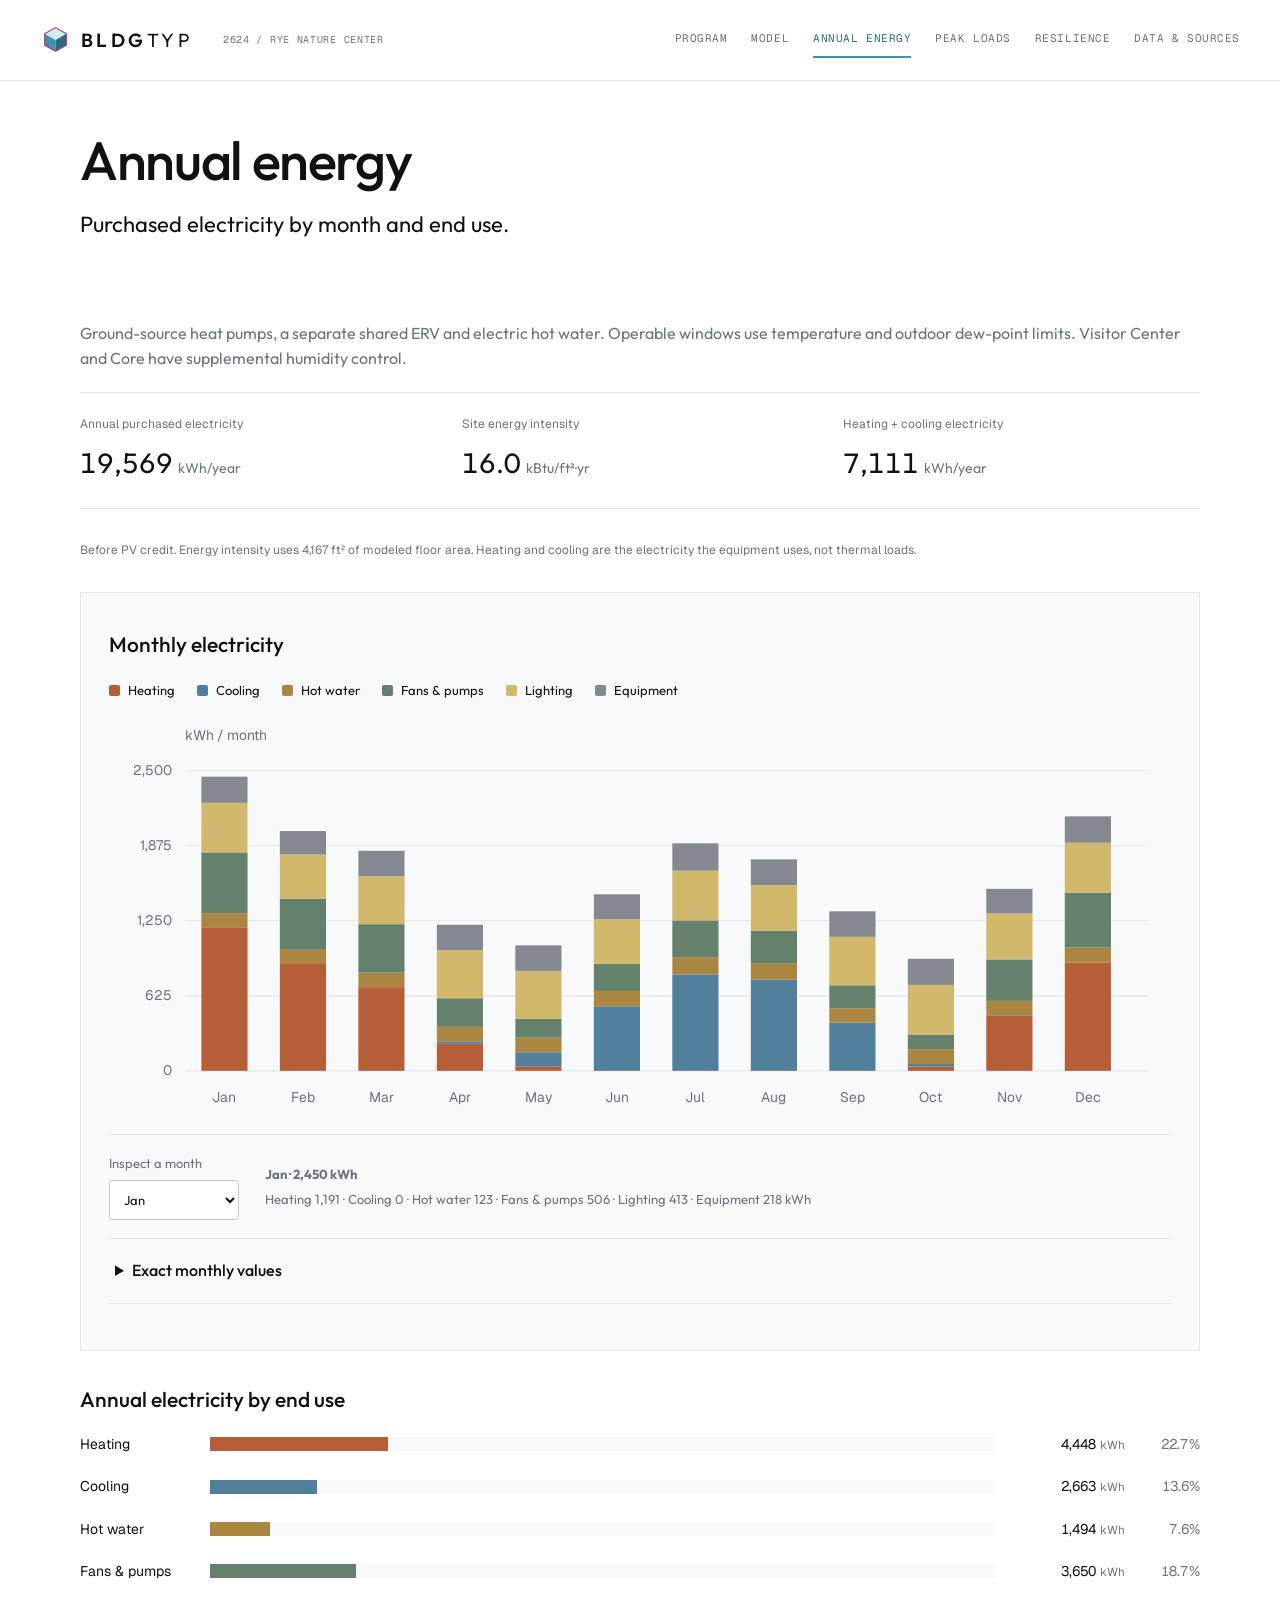
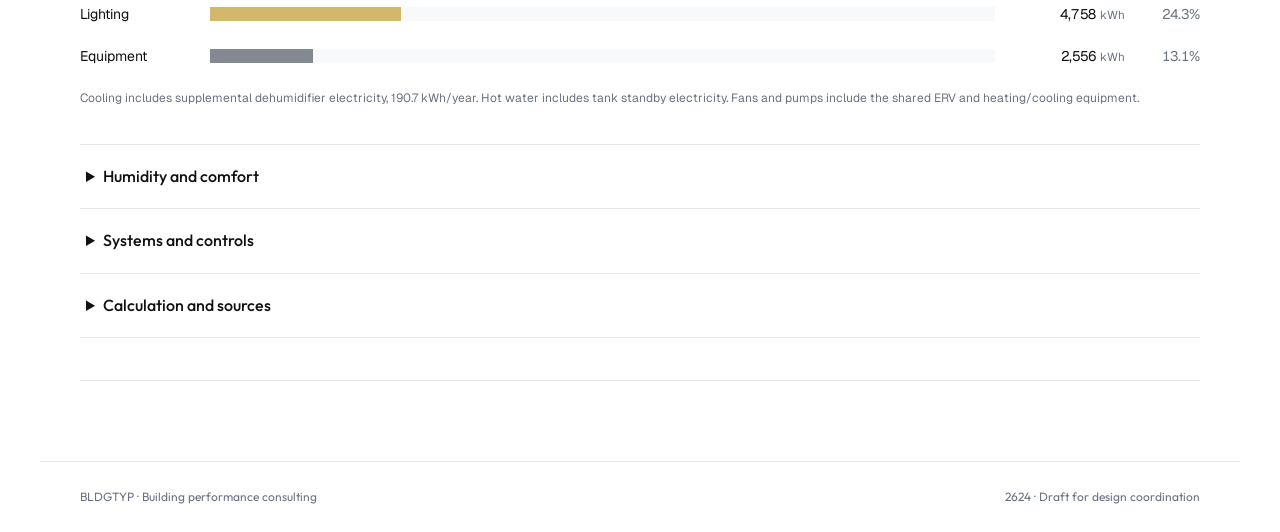
==== commit dff2cdb0: "Peak loads: clear hierarchy, design-day cards, progressive disclosure; copy edits Two headline heat-" ====
--- a/site/annual-energy.html
+++ b/site/annual-energy.html
@@ -1 +1 @@
-<!doctype html><html lang="en" data-theme="light"><head><meta charset="utf-8"><meta name="viewport" content="width=device-width,initial-scale=1"><meta name="robots" content="noindex,nofollow"><meta name="description" content="Rye Nature Center design energy model: inputs, geometry and simulation results."><title>Annual energy | Rye Nature Center | BLDGTYP</title><link rel="icon" href="assets/brand/favicon.svg"><link rel="stylesheet" href="assets/brand/tokens.css?v=ce6c1d24e8"><link rel="stylesheet" href="assets/brand/components.css?v=ce6c1d24e8"><link rel="stylesheet" href="assets/site.css?v=ce6c1d24e8"><link href="https://fonts.googleapis.com/css2?family=Outfit:wght@400;500;600&family=Geist:wght@400;500&family=Geist+Mono:wght@400&display=swap" rel="stylesheet"><script type="importmap">{"imports":{"three":"./assets/vendor/three/three.module.min.js"}}</script><script type="module" src="assets/app.js?v=ce6c1d24e8"></script></head><body><a class="skip" href="#main">Skip to content</a><header><div class="header-inner"><a class="brand" href="index.html"><img src="assets/brand/bldgtyp-icon.svg" alt="" width="31" height="31"><span>BLDG<span class="brand-light">TYP</span></span></a><a class="project-id" href="index.html">2624 / RYE NATURE CENTER</a><nav aria-label="Main navigation"><a class="type-mono-nav" href="program.html" >Program</a><a class="type-mono-nav" href="model.html" >Model</a><a class="type-mono-nav" href="annual-energy.html" aria-current="page">Annual energy</a><a class="type-mono-nav" href="peak-loads.html" >Peak loads</a><a class="type-mono-nav" href="resilience.html" >Resilience</a><a class="type-mono-nav" href="downloads.html" >Data & sources</a></nav></div></header><main id="main"><div class="page-heading"><h1>Annual energy</h1><p class="lead">Seasonal electricity demand by end use.</p><p>Monthly and annual purchased electricity from the reviewed annual run.</p></div><div id="results" data-area="annual"><p role="status">Loading annual results…</p></div><noscript><p>JavaScript is needed for the interactive model and schedule charts. <a href="downloads/zone-inputs.csv">Download the zone inputs</a> or <a href="downloads/schedules.zip">schedule CSV files</a>.</p></noscript></main><footer><span>BLDGTYP · Building performance consulting</span><span>2624 · Draft for design coordination</span></footer></body></html>+<!doctype html><html lang="en" data-theme="light"><head><meta charset="utf-8"><meta name="viewport" content="width=device-width,initial-scale=1"><meta name="robots" content="noindex,nofollow"><meta name="description" content="Rye Nature Center design energy model: inputs, geometry and simulation results."><title>Annual energy | Rye Nature Center | BLDGTYP</title><link rel="icon" href="assets/brand/favicon.svg"><link rel="stylesheet" href="assets/brand/tokens.css?v=f64a09b35a"><link rel="stylesheet" href="assets/brand/components.css?v=f64a09b35a"><link rel="stylesheet" href="assets/site.css?v=f64a09b35a"><link href="https://fonts.googleapis.com/css2?family=Outfit:wght@400;500;600&family=Geist:wght@400;500&family=Geist+Mono:wght@400&display=swap" rel="stylesheet"><script type="importmap">{"imports":{"three":"./assets/vendor/three/three.module.min.js"}}</script><script type="module" src="assets/app.js?v=f64a09b35a"></script></head><body><a class="skip" href="#main">Skip to content</a><header><div class="header-inner"><a class="brand" href="index.html"><img src="assets/brand/bldgtyp-icon.svg" alt="" width="31" height="31"><span>BLDG<span class="brand-light">TYP</span></span></a><a class="project-id" href="index.html">2624 / RYE NATURE CENTER</a><nav aria-label="Main navigation"><a class="type-mono-nav" href="program.html" >Program</a><a class="type-mono-nav" href="model.html" >Model</a><a class="type-mono-nav" href="annual-energy.html" aria-current="page">Annual energy</a><a class="type-mono-nav" href="peak-loads.html" >Peak loads</a><a class="type-mono-nav" href="resilience.html" >Resilience</a><a class="type-mono-nav" href="downloads.html" >Data & sources</a></nav></div></header><main id="main"><div class="page-heading"><h1>Annual energy</h1><p class="lead">Purchased electricity by month and end use.</p></div><div id="results" data-area="annual"><p role="status">Loading annual results…</p></div><noscript><p>JavaScript is needed for the interactive model and schedule charts. <a href="downloads/zone-inputs.csv">Download the zone inputs</a> or <a href="downloads/schedules.zip">schedule CSV files</a>.</p></noscript></main><footer><span>BLDGTYP · Building performance consulting</span><span>2624 · Draft for design coordination</span></footer></body></html>
--- a/site/assets/site.css
+++ b/site/assets/site.css
@@ -739,7 +739,6 @@
 .schedule-chart-wrap { overflow-x: auto; }
 .week-chart { min-width: 620px; }
 .week-chart .weekend { fill: var(--text-secondary); opacity: .08; }
-.year-title { margin: 22px 0 4px; font-size: 14px; }
 .year-chart { max-height: 150px; cursor: pointer; }
 .year-chart .year-bars rect { fill: var(--accent); }
 .year-chart .week-mark { fill: var(--highlight); opacity: .15; }
@@ -747,3 +746,19 @@
 .detail-title small { font-weight: 400; color: var(--text-secondary); margin-left: 6px; }
 /* Wide result tables scroll inside their wrapper on phones instead of breaking words. */
 @media (max-width: 640px) { .table-wrap { overflow-x: auto; } .table-wrap table:has(th:nth-child(5)) { min-width: 600px; } .table-wrap table:has(th:nth-child(5)) td { overflow-wrap: normal; } }
+/* Peak loads: headline pair, design-day cards and their detail panel. */
+.peak-metrics { grid-template-columns: repeat(2, minmax(0, 1fr)); }
+.result-section h2 + .lead { margin-top: 6px; }
+.condition-cards { display: grid; grid-template-columns: repeat(4, minmax(0, 1fr)); gap: 12px; margin: 22px 0 0; }
+.condition-card { display: flex; flex-direction: column; gap: 6px; text-align: left; padding: 16px; border: 1px solid var(--border-card); background: var(--bg-card); color: var(--text-primary); font: inherit; cursor: pointer; border-radius: 0; }
+.condition-card:hover { background: var(--bg-section-alt); }
+.condition-card[aria-selected="true"] { border-color: var(--accent); box-shadow: inset 0 3px 0 var(--accent); background: var(--bg-section-alt); }
+.condition-card strong { font-size: 15px; font-weight: 600; }
+.condition-temp { font-size: 26px; font-variant-numeric: tabular-nums; }
+.condition-peak { font-size: 12px; color: var(--text-secondary); }
+.condition-panel { padding: 22px 24px 8px; border: 1px solid var(--border-card); border-top: 0; background: var(--bg-section-alt); margin-bottom: 18px; }
+.condition-panel h3 { margin-top: 0; }
+.condition-facts { grid-template-columns: repeat(2, minmax(0, 1fr)); }
+@media (max-width: 760px) { .condition-cards { grid-template-columns: repeat(2, minmax(0, 1fr)); } .condition-facts { grid-template-columns: 1fr; } }
+@media (max-width: 420px) { .peak-metrics { grid-template-columns: 1fr; } .condition-temp { font-size: 22px; } .condition-panel { padding: 18px 14px 4px; } }
+@media (min-width: 900px) { .peak-chart.zone-grid { grid-template-columns: repeat(2, minmax(0, 1fr)); column-gap: 40px; } }
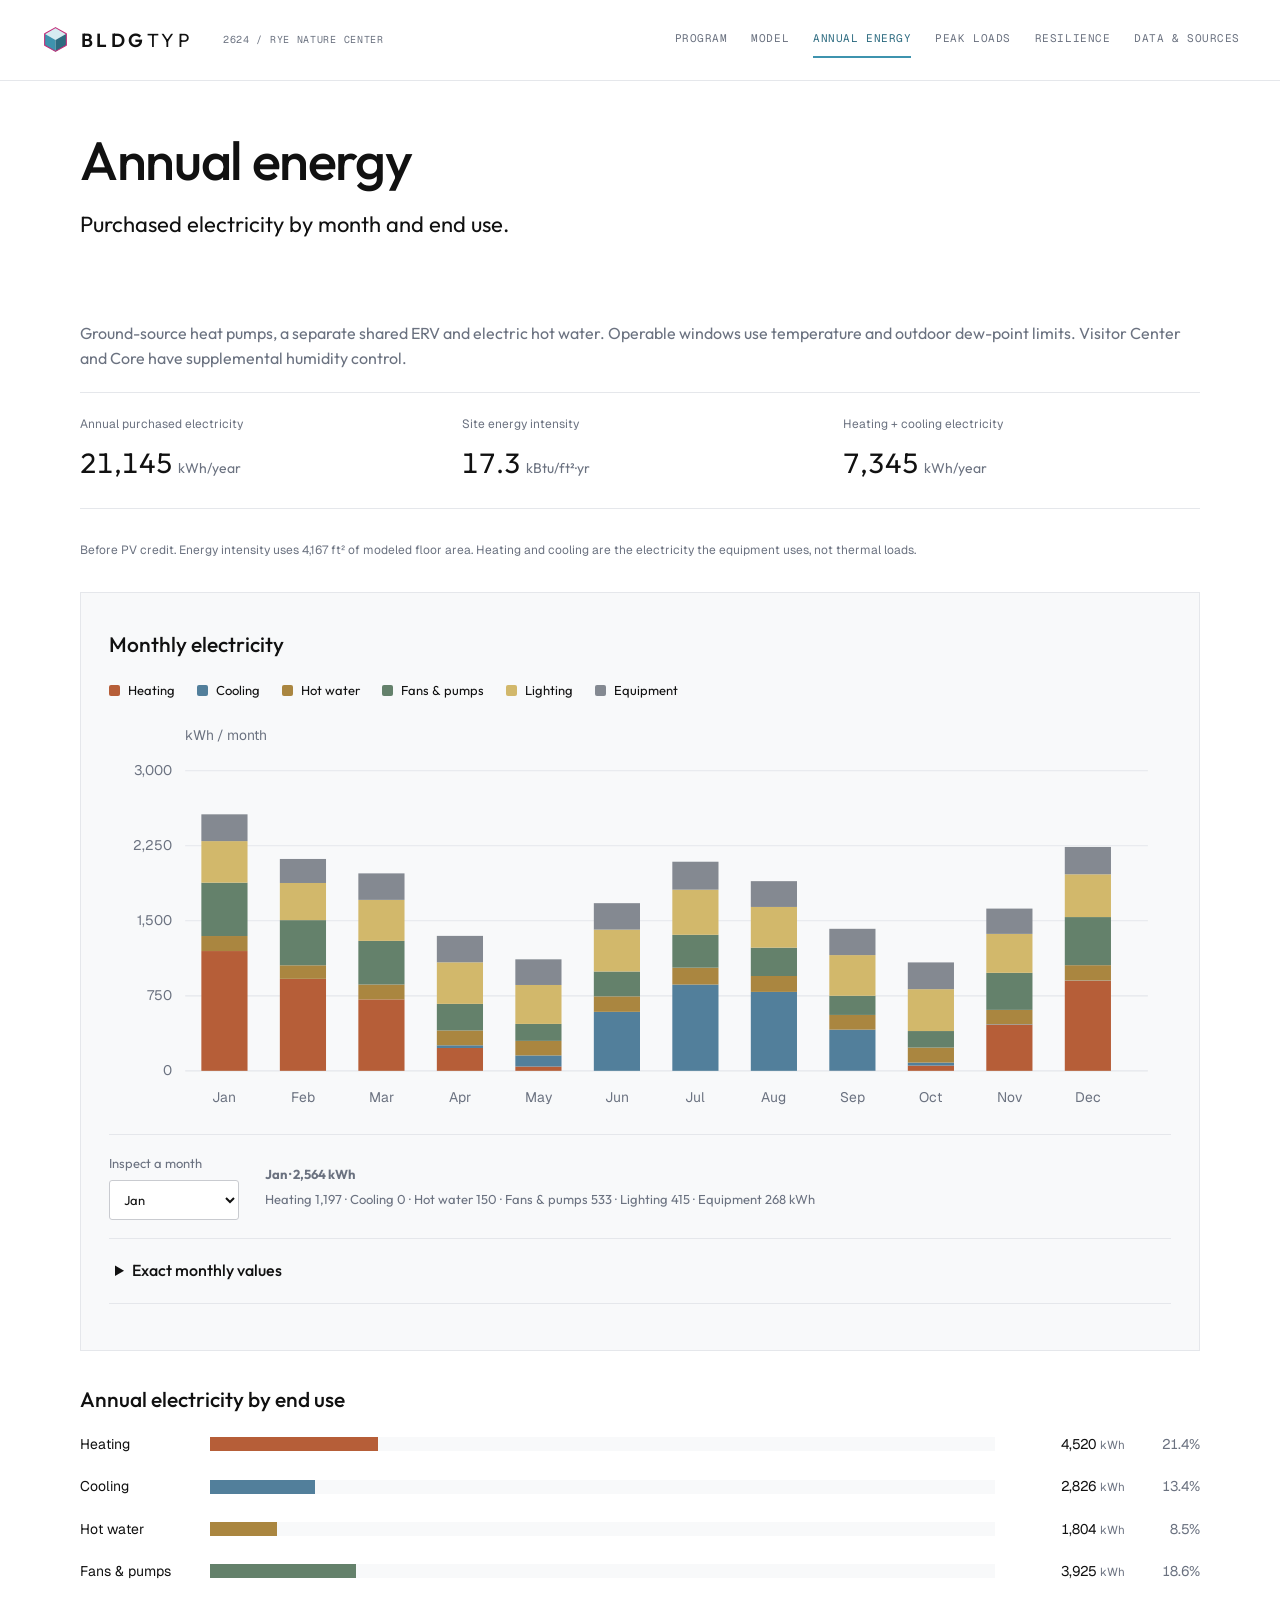
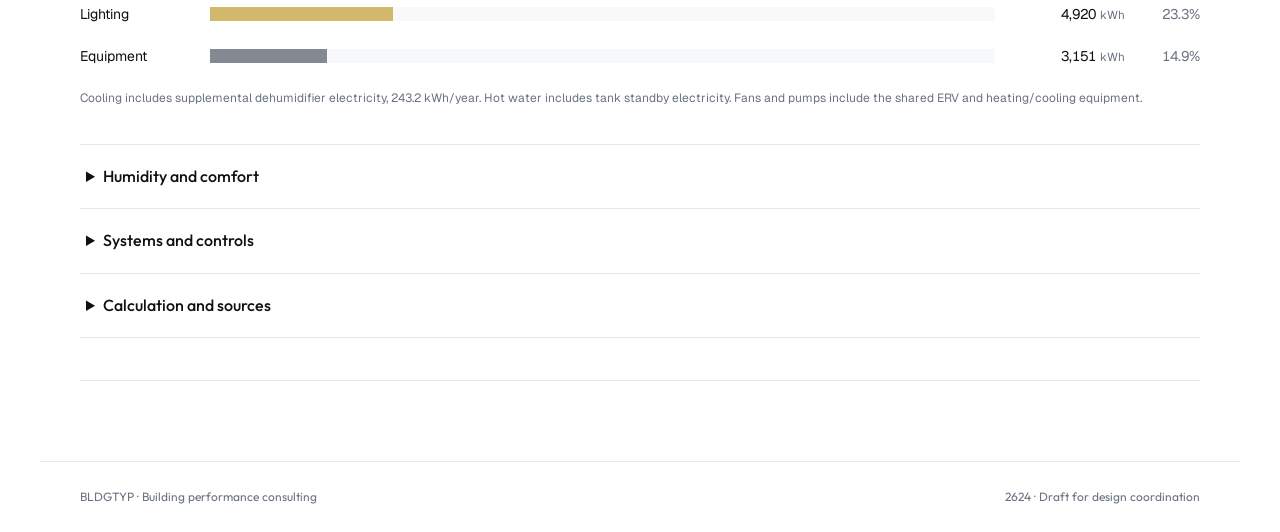
==== commit 5290802c: "261103 occupancy and geometry refresh (local, unpublished) Point report.json at the reviewed 261103 " ====
--- a/site/annual-energy.html
+++ b/site/annual-energy.html
@@ -1 +1 @@
-<!doctype html><html lang="en" data-theme="light"><head><meta charset="utf-8"><meta name="viewport" content="width=device-width,initial-scale=1"><meta name="robots" content="noindex,nofollow"><meta name="description" content="Rye Nature Center design energy model: inputs, geometry and simulation results."><title>Annual energy | Rye Nature Center | BLDGTYP</title><link rel="icon" href="assets/brand/favicon.svg"><link rel="stylesheet" href="assets/brand/tokens.css?v=f64a09b35a"><link rel="stylesheet" href="assets/brand/components.css?v=f64a09b35a"><link rel="stylesheet" href="assets/site.css?v=f64a09b35a"><link href="https://fonts.googleapis.com/css2?family=Outfit:wght@400;500;600&family=Geist:wght@400;500&family=Geist+Mono:wght@400&display=swap" rel="stylesheet"><script type="importmap">{"imports":{"three":"./assets/vendor/three/three.module.min.js"}}</script><script type="module" src="assets/app.js?v=f64a09b35a"></script></head><body><a class="skip" href="#main">Skip to content</a><header><div class="header-inner"><a class="brand" href="index.html"><img src="assets/brand/bldgtyp-icon.svg" alt="" width="31" height="31"><span>BLDG<span class="brand-light">TYP</span></span></a><a class="project-id" href="index.html">2624 / RYE NATURE CENTER</a><nav aria-label="Main navigation"><a class="type-mono-nav" href="program.html" >Program</a><a class="type-mono-nav" href="model.html" >Model</a><a class="type-mono-nav" href="annual-energy.html" aria-current="page">Annual energy</a><a class="type-mono-nav" href="peak-loads.html" >Peak loads</a><a class="type-mono-nav" href="resilience.html" >Resilience</a><a class="type-mono-nav" href="downloads.html" >Data & sources</a></nav></div></header><main id="main"><div class="page-heading"><h1>Annual energy</h1><p class="lead">Purchased electricity by month and end use.</p></div><div id="results" data-area="annual"><p role="status">Loading annual results…</p></div><noscript><p>JavaScript is needed for the interactive model and schedule charts. <a href="downloads/zone-inputs.csv">Download the zone inputs</a> or <a href="downloads/schedules.zip">schedule CSV files</a>.</p></noscript></main><footer><span>BLDGTYP · Building performance consulting</span><span>2624 · Draft for design coordination</span></footer></body></html>+<!doctype html><html lang="en" data-theme="light"><head><meta charset="utf-8"><meta name="viewport" content="width=device-width,initial-scale=1"><meta name="robots" content="noindex,nofollow"><meta name="description" content="Rye Nature Center design energy model: inputs, geometry and simulation results."><title>Annual energy | Rye Nature Center | BLDGTYP</title><link rel="icon" href="assets/brand/favicon.svg"><link rel="stylesheet" href="assets/brand/tokens.css?v=340aab42fc"><link rel="stylesheet" href="assets/brand/components.css?v=340aab42fc"><link rel="stylesheet" href="assets/site.css?v=340aab42fc"><link href="https://fonts.googleapis.com/css2?family=Outfit:wght@400;500;600&family=Geist:wght@400;500&family=Geist+Mono:wght@400&display=swap" rel="stylesheet"><script type="importmap">{"imports":{"three":"./assets/vendor/three/three.module.min.js"}}</script><script type="module" src="assets/app.js?v=340aab42fc"></script></head><body><a class="skip" href="#main">Skip to content</a><header><div class="header-inner"><a class="brand" href="index.html"><img src="assets/brand/bldgtyp-icon.svg" alt="" width="31" height="31"><span>BLDG<span class="brand-light">TYP</span></span></a><a class="project-id" href="index.html">2624 / RYE NATURE CENTER</a><nav aria-label="Main navigation"><a class="type-mono-nav" href="program.html" >Program</a><a class="type-mono-nav" href="model.html" >Model</a><a class="type-mono-nav" href="annual-energy.html" aria-current="page">Annual energy</a><a class="type-mono-nav" href="peak-loads.html" >Peak loads</a><a class="type-mono-nav" href="resilience.html" >Resilience</a><a class="type-mono-nav" href="downloads.html" >Data & sources</a></nav></div></header><main id="main"><div class="page-heading"><h1>Annual energy</h1><p class="lead">Purchased electricity by month and end use.</p></div><div id="results" data-area="annual"><p role="status">Loading annual results…</p></div><noscript><p>JavaScript is needed for the interactive model and schedule charts. <a href="downloads/zone-inputs.csv">Download the zone inputs</a> or <a href="downloads/schedules.zip">schedule CSV files</a>.</p></noscript></main><footer><span>BLDGTYP · Building performance consulting</span><span>2624 · Draft for design coordination</span></footer></body></html>
--- a/site/assets/site.css
+++ b/site/assets/site.css
@@ -118,30 +118,8 @@
   color: var(--text-primary);
   margin: 0 0 8px;
 }
-.notice {
-  border-left: 3px solid var(--accent);
-  background: var(--bg-section-alt);
-  padding: 17px 22px;
-  display: flex;
-  gap: 8px 28px;
-  flex-wrap: wrap;
-  margin: 28px 0 40px;
-  font-size: 14px;
-}
-.notice strong {
-  font-weight: 500;
-}
-.notice span {
-  color: var(--text-secondary);
-}
 .compact {
   margin-bottom: 26px;
-}
-.overview-grid {
-  display: grid;
-  grid-template-columns: 1.1fr 1fr;
-  gap: 70px;
-  margin: 45px 0 55px;
 }
 .facts {
   margin: 24px 0 0;
@@ -161,24 +139,6 @@
 dd {
   margin: 0;
 }
-.directory {
-  border-top: 1px solid var(--border-strong);
-}
-.directory > a {
-  display: block;
-  padding: 24px 0;
-  text-decoration: none;
-  border-bottom: 1px solid var(--border-strong);
-  color: var(--text-primary);
-}
-.directory p {
-  font-size: 15px;
-  margin: 8px 0 14px;
-}
-.go {
-  font-size: 14px;
-  color: var(--accent-text);
-}
 .section-title {
   display: flex;
   justify-content: space-between;
@@ -200,8 +160,7 @@
   text-decoration: none;
   color: var(--text-primary);
 }
-.result-link:hover,
-.directory > a:hover {
+.result-link:hover {
   background: var(--bg-section-alt);
 }
 .status {
@@ -585,9 +544,6 @@
     margin-left: 0;
     gap: 25px;
   }
-  .overview-grid {
-    gap: 35px;
-  }
   .zone-metrics {
     gap: 15px;
   }
@@ -614,11 +570,6 @@
   }
   .lead {
     font-size: 19px;
-  }
-  .overview-grid {
-    grid-template-columns: 1fr;
-    margin: 30px 0;
-    gap: 30px;
   }
   .facts > div {
     grid-template-columns: 100px 1fr;
@@ -639,10 +590,6 @@
   }
   .result-link h3 {
     margin-top: 9px;
-  }
-  .notice {
-    margin: 22px 0 28px;
-    padding: 15px 18px;
   }
   .zone-metrics {
     grid-template-columns: repeat(2, 1fr);
@@ -762,3 +709,13 @@
 @media (max-width: 760px) { .condition-cards { grid-template-columns: repeat(2, minmax(0, 1fr)); } .condition-facts { grid-template-columns: 1fr; } }
 @media (max-width: 420px) { .peak-metrics { grid-template-columns: 1fr; } .condition-temp { font-size: 22px; } .condition-panel { padding: 18px 14px 4px; } }
 @media (min-width: 900px) { .peak-chart.zone-grid { grid-template-columns: repeat(2, minmax(0, 1fr)); column-gap: 40px; } }
+.day-chart { margin: 18px 0 6px; padding: 14px 16px 4px; background: var(--bg-card); border: 1px solid var(--border-card); }
+.day-chart .energy-legend { margin: 0 0 4px; }
+.day-chart .chart { max-height: 240px; }
+.day-chart .limit { stroke: var(--text-primary); stroke-width: 1.2; stroke-dasharray: 6 4; }
+.day-chart .limit-label { fill: var(--text-primary); font-size: 11px; }
+/* External reference links (site/assets/references.js). */
+a.ext::after { content: "\00a0↗"; font-size: 0.85em; text-decoration: none; display: inline-block; }
+.reference-list { margin: 6px 0 18px; padding-left: 18px; }
+.reference-list li { margin: 0 0 8px; overflow-wrap: anywhere; }
+.reference-source { color: var(--text-secondary); font-size: 0.9em; }
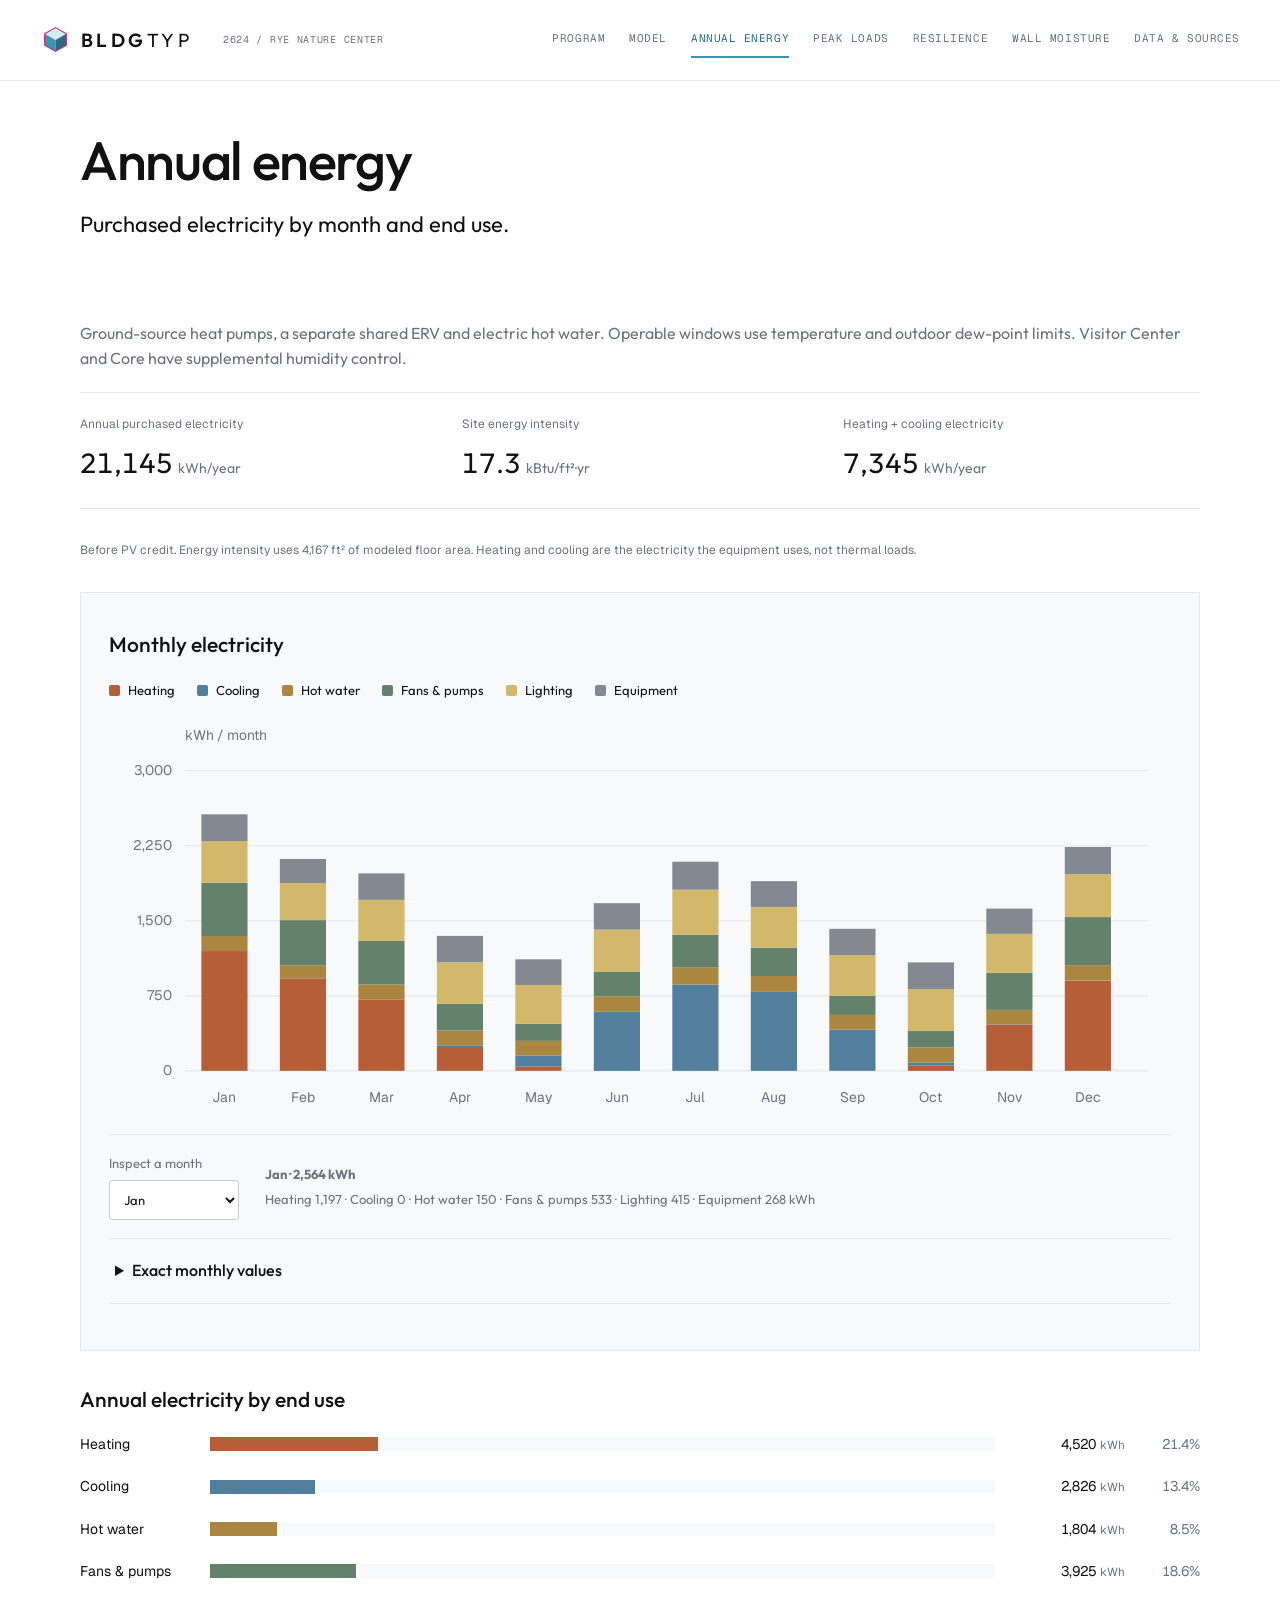
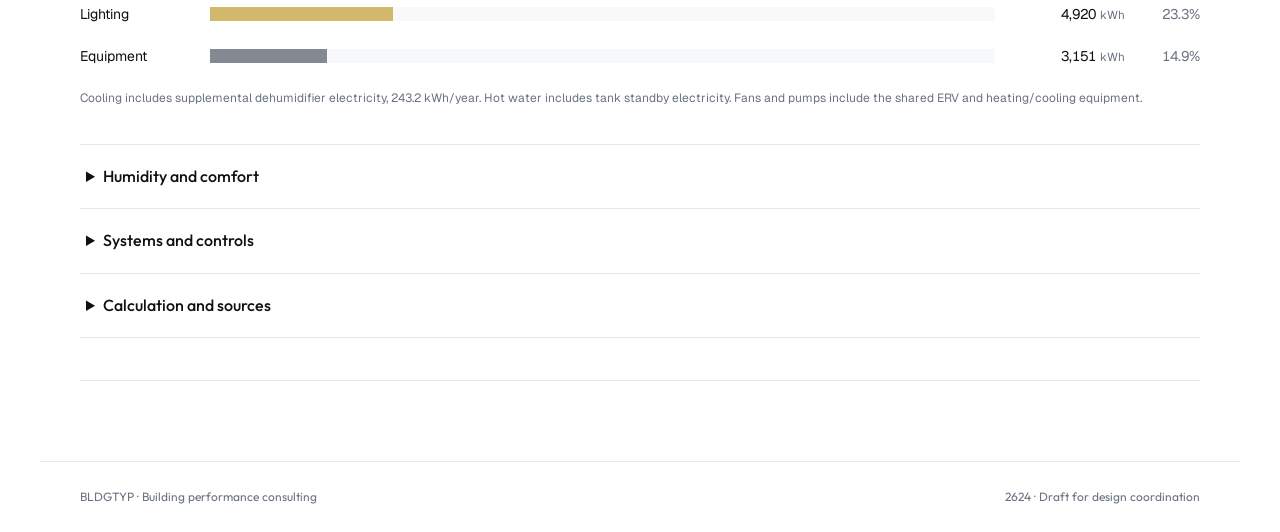
==== commit 02075edb: "Wall moisture page; resilience refresh without AirBoundary faces - New Wall moisture page (first pas" ====
--- a/site/annual-energy.html
+++ b/site/annual-energy.html
@@ -1 +1 @@
-<!doctype html><html lang="en" data-theme="light"><head><meta charset="utf-8"><meta name="viewport" content="width=device-width,initial-scale=1"><meta name="robots" content="noindex,nofollow"><meta name="description" content="Rye Nature Center design energy model: inputs, geometry and simulation results."><title>Annual energy | Rye Nature Center | BLDGTYP</title><link rel="icon" href="assets/brand/favicon.svg"><link rel="stylesheet" href="assets/brand/tokens.css?v=340aab42fc"><link rel="stylesheet" href="assets/brand/components.css?v=340aab42fc"><link rel="stylesheet" href="assets/site.css?v=340aab42fc"><link href="https://fonts.googleapis.com/css2?family=Outfit:wght@400;500;600&family=Geist:wght@400;500&family=Geist+Mono:wght@400&display=swap" rel="stylesheet"><script type="importmap">{"imports":{"three":"./assets/vendor/three/three.module.min.js"}}</script><script type="module" src="assets/app.js?v=340aab42fc"></script></head><body><a class="skip" href="#main">Skip to content</a><header><div class="header-inner"><a class="brand" href="index.html"><img src="assets/brand/bldgtyp-icon.svg" alt="" width="31" height="31"><span>BLDG<span class="brand-light">TYP</span></span></a><a class="project-id" href="index.html">2624 / RYE NATURE CENTER</a><nav aria-label="Main navigation"><a class="type-mono-nav" href="program.html" >Program</a><a class="type-mono-nav" href="model.html" >Model</a><a class="type-mono-nav" href="annual-energy.html" aria-current="page">Annual energy</a><a class="type-mono-nav" href="peak-loads.html" >Peak loads</a><a class="type-mono-nav" href="resilience.html" >Resilience</a><a class="type-mono-nav" href="downloads.html" >Data & sources</a></nav></div></header><main id="main"><div class="page-heading"><h1>Annual energy</h1><p class="lead">Purchased electricity by month and end use.</p></div><div id="results" data-area="annual"><p role="status">Loading annual results…</p></div><noscript><p>JavaScript is needed for the interactive model and schedule charts. <a href="downloads/zone-inputs.csv">Download the zone inputs</a> or <a href="downloads/schedules.zip">schedule CSV files</a>.</p></noscript></main><footer><span>BLDGTYP · Building performance consulting</span><span>2624 · Draft for design coordination</span></footer></body></html>+<!doctype html><html lang="en" data-theme="light"><head><meta charset="utf-8"><meta name="viewport" content="width=device-width,initial-scale=1"><meta name="robots" content="noindex,nofollow"><meta name="description" content="Rye Nature Center design energy model: inputs, geometry and simulation results."><title>Annual energy | Rye Nature Center | BLDGTYP</title><link rel="icon" href="assets/brand/favicon.svg"><link rel="stylesheet" href="assets/brand/tokens.css?v=2593e9f946"><link rel="stylesheet" href="assets/brand/components.css?v=2593e9f946"><link rel="stylesheet" href="assets/site.css?v=2593e9f946"><link href="https://fonts.googleapis.com/css2?family=Outfit:wght@400;500;600&family=Geist:wght@400;500&family=Geist+Mono:wght@400&display=swap" rel="stylesheet"><script type="importmap">{"imports":{"three":"./assets/vendor/three/three.module.min.js"}}</script><script type="module" src="assets/app.js?v=2593e9f946"></script></head><body><a class="skip" href="#main">Skip to content</a><header><div class="header-inner"><a class="brand" href="index.html"><img src="assets/brand/bldgtyp-icon.svg" alt="" width="31" height="31"><span>BLDG<span class="brand-light">TYP</span></span></a><a class="project-id" href="index.html">2624 / RYE NATURE CENTER</a><nav aria-label="Main navigation"><a class="type-mono-nav" href="program.html" >Program</a><a class="type-mono-nav" href="model.html" >Model</a><a class="type-mono-nav" href="annual-energy.html" aria-current="page">Annual energy</a><a class="type-mono-nav" href="peak-loads.html" >Peak loads</a><a class="type-mono-nav" href="resilience.html" >Resilience</a><a class="type-mono-nav" href="wall-moisture.html" >Wall moisture</a><a class="type-mono-nav" href="downloads.html" >Data & sources</a></nav></div></header><main id="main"><div class="page-heading"><h1>Annual energy</h1><p class="lead">Purchased electricity by month and end use.</p></div><div id="results" data-area="annual"><p role="status">Loading annual results…</p></div><noscript><p>JavaScript is needed for the interactive model and schedule charts. <a href="downloads/zone-inputs.csv">Download the zone inputs</a> or <a href="downloads/schedules.zip">schedule CSV files</a>.</p></noscript></main><footer><span>BLDGTYP · Building performance consulting</span><span>2624 · Draft for design coordination</span></footer></body></html>
--- a/site/assets/site.css
+++ b/site/assets/site.css
@@ -719,3 +719,95 @@
 .reference-list { margin: 6px 0 18px; padding-left: 18px; }
 .reference-list li { margin: 0 0 8px; overflow-wrap: anywhere; }
 .reference-source { color: var(--text-secondary); font-size: 0.9em; }
+/* Wall moisture page */
+.page-heading .status.draft { display: inline-block; margin-bottom: 10px; }
+.status.pass { color: var(--accent-text); }
+.status.fail { color: var(--highlight-text); }
+.wall-cards { display: grid; grid-template-columns: repeat(3, minmax(0, 1fr)); gap: 16px; margin: 8px 0 36px; }
+.wall-card { border: 1px solid var(--border-card); border-top: 3px solid var(--accent); padding: 20px; background: var(--bg-card); }
+.wall-card.fails { border-top-color: var(--highlight); background: var(--highlight-light); }
+.wall-card h3 { margin: 8px 0 10px; }
+.wall-card p { font-size: 14px; margin: 0 0 8px; }
+.wall-metric { color: var(--text-secondary); }
+.wall-metric strong { display: block; font-size: 28px; font-weight: 500; color: var(--text-primary); font-variant-numeric: tabular-nums; }
+.recommendations { padding-left: 22px; max-width: 870px; }
+.recommendations li { margin: 0 0 14px; line-height: 1.55; }
+.wall-figure { margin: 26px 0; padding: 20px 20px 10px; border: 1px solid var(--border-card); background: var(--bg-card); }
+.wall-figure figcaption { max-width: 760px; }
+.wall-figure figcaption h3 { margin: 6px 0 4px; }
+.wall-figure figcaption p { font-size: 14px; margin: 0 0 10px; }
+.wall-scroll { overflow-x: auto; }
+.wall-section { display: block; width: 100%; min-width: 600px; max-width: 760px; height: auto; }
+.wall-section text { font-family: var(--font-table); font-size: 11.5px; fill: var(--text-primary); }
+.wall-section .side, .wall-section .scale-text { font-family: var(--font-mono); font-size: 10px; fill: var(--text-secondary); letter-spacing: .06em; text-anchor: middle; }
+.wall-section .side { text-anchor: start; }
+.wall-section .scale-unit { font-family: var(--font-mono); font-size: 10px; fill: var(--text-secondary); }
+.wall-section .layer { stroke: var(--svg-line-heavy); stroke-width: .8; }
+.wall-section .layer.air { fill: var(--bg-card); }
+.wall-section .fill-cedar { fill: #e6d3b0; } .wall-section .fill-zip_osb { fill: #ecd29c; } .wall-section .fill-foam { fill: #f6f1c6; }
+.wall-section .fill-fiber { fill: #e8d4ad; } .wall-section .fill-plywood { fill: #dcc08a; } .wall-section .fill-wool { fill: #e4ecdc; }
+.wall-section .fill-gwb { fill: #f1f1f1; } .wall-section .fill-stone { fill: #cfcbc3; } .wall-section .fill-mortar { fill: #e2ded6; }
+.wall-section .pattern { stroke: none; }
+.wall-section .hatch { stroke: var(--svg-line-medium); stroke-width: .8; }
+.wall-section .hatch.light { stroke: var(--svg-line-light); }
+.wall-section .hatch.dark { stroke: var(--svg-line-heavy); }
+.wall-section .dot { fill: var(--svg-line-medium); }
+.wall-section .wrb-line { stroke: var(--accent); stroke-width: 2.5; }
+.wall-section .wrb-sheet { fill: none; stroke: var(--accent); stroke-width: 1.6; stroke-linejoin: round; }
+.wall-section .lath { stroke: var(--svg-line-medium); stroke-width: 1; stroke-dasharray: 2 2; }
+.wall-section .leader { stroke: var(--text-secondary); stroke-width: .8; }
+.wall-section .leader-halo { stroke: var(--bg-card); stroke-width: 3; opacity: .8; }
+.wall-section .leader-dot { fill: var(--text-primary); }
+.wall-section .check-dot { fill: var(--highlight); }
+.wall-section .check-letter { fill: #fff; font-size: 10px; font-weight: 600; text-anchor: middle; font-family: var(--font-table); }
+.wall-section .scale { stroke: var(--text-secondary); stroke-width: 1; }
+.drop { fill: var(--accent); }
+.wall-key { display: flex; flex-wrap: wrap; gap: 8px 26px; padding: 0; margin: 4px 0 30px; list-style: none; font-size: 13px; color: var(--text-secondary); }
+.wall-key li { display: flex; align-items: center; gap: 8px; }
+.key-dot { display: inline-grid; place-items: center; width: 16px; height: 16px; border-radius: 50%; background: var(--highlight); color: #fff; font-size: 10px; font-weight: 600; }
+.key-line { display: inline-block; width: 4px; height: 16px; background: var(--accent); }
+.mi-wrap { overflow-x: auto; margin: 18px 0 6px; }
+.mi-grid { min-width: 640px; }
+.mi-row { display: grid; grid-template-columns: minmax(170px, 1.3fr) repeat(3, minmax(130px, 1fr)); gap: 18px; align-items: center; padding: 7px 0; border-bottom: 1px solid var(--border-subtle); font-size: 13px; }
+.mi-head { font-family: var(--font-mono); font-size: 11px; letter-spacing: .05em; text-transform: uppercase; color: var(--text-secondary); border-bottom-color: var(--border-strong); }
+.mi-label { color: var(--text-primary); }
+.mi-cell { display: grid; grid-template-columns: 1fr 64px; gap: 8px; align-items: center; font-variant-numeric: tabular-nums; }
+.mi-cell.empty { display: block; color: var(--text-muted); font-size: 12px; }
+.mi-track { position: relative; height: 14px; background: var(--bg-section-alt); }
+.mi-bar { position: absolute; inset: 0 auto 0 0; background: var(--accent); border-radius: 0 3px 3px 0; }
+.mi-cell.fails .mi-bar { background: repeating-linear-gradient(135deg, var(--highlight) 0 5px, var(--highlight-dark) 5px 7px); }
+.mi-limit { position: absolute; top: -4px; bottom: -4px; border-left: 1.5px dashed var(--text-primary); }
+.mi-value small { font-size: 11px; color: var(--text-secondary); }
+@media (max-width: 760px) { .wall-cards { grid-template-columns: 1fr; } .wall-figure { padding: 14px 10px 6px; } }
+.results-grid.four { grid-template-columns: repeat(4, minmax(0, 1fr)); }
+@media (max-width: 950px) { .results-grid.four { grid-template-columns: repeat(2, minmax(0, 1fr)); } }
+@media (max-width: 640px) { .results-grid.four { grid-template-columns: 1fr; } }
+/* Wall moisture: chart explanations and click-in popovers */
+.mi-intro { max-width: 870px; }
+button.term { all: unset; cursor: pointer; color: var(--accent-text); border-bottom: 1px dotted currentColor; }
+button.term:focus-visible, .mi-label:focus-visible, button.mi-cell:focus-visible, .info:focus-visible { outline: 2px solid var(--accent); outline-offset: 2px; }
+.info { display: inline-grid; place-items: center; width: 15px; height: 15px; margin-left: 6px; padding: 0; border: 1px solid var(--text-secondary); border-radius: 50%; background: none; color: var(--text-secondary); font: 600 10px/1 var(--font-table); cursor: pointer; vertical-align: 1px; }
+.mi-label { all: unset; cursor: pointer; text-decoration: underline dotted var(--text-muted); text-underline-offset: 3px; }
+.mi-label:hover { color: var(--accent-text); }
+button.mi-cell { all: unset; display: grid; grid-template-columns: 1fr 64px; gap: 8px; align-items: center; cursor: pointer; font-variant-numeric: tabular-nums; padding: 3px 0; }
+button.mi-cell:hover .mi-track { outline: 1px solid var(--border-strong); }
+.mi-scale { padding: 4px 0 14px; font-size: 11px; color: var(--text-secondary); border-bottom: 1px solid var(--border-strong); }
+.mi-head { border-bottom: 0; padding-bottom: 0; }
+.mi-axis { display: grid; grid-template-columns: 1fr 64px; gap: 8px; }
+.mi-axis .mi-track { height: 0; background: none; border-top: 1px solid var(--border-strong); }
+.mi-axis .tick { position: absolute; top: 2px; transform: translateX(-50%); font-family: var(--font-mono); font-size: 10px; color: var(--text-secondary); white-space: nowrap; }
+.mi-axis .tick:first-child { transform: none; }
+.mi-axis .tick:last-child { transform: translateX(-100%); }
+.mi-axis .tick.limit { color: var(--text-primary); }
+.info-pop { max-width: min(520px, calc(100vw - 32px)); padding: 22px 24px 16px; border: 1px solid var(--border-strong); background: var(--bg-card); color: var(--text-primary); box-shadow: 0 12px 40px rgba(0,0,0,.18); font-size: 14px; }
+.info-pop::backdrop { background: rgba(0,0,0,.12); }
+.info-pop h3 { margin: 4px 30px 10px 0; }
+.info-pop p { margin: 0 0 10px; }
+.info-pop .status { margin: 0; }
+.info-pop tr.picked td { background: var(--bg-section-alt); font-weight: 600; }
+.pop-close { position: absolute; top: 10px; right: 12px; border: 0; background: none; font-size: 22px; line-height: 1; color: var(--text-secondary); cursor: pointer; }
+.recommendations ul { margin: 8px 0 0; padding-left: 20px; }
+.recommendations ul li { margin: 0 0 8px; }
+.limits { max-width: 870px; padding-left: 20px; margin: 0 0 36px; }
+.limits li { margin: 0 0 10px; line-height: 1.55; }
+.limits-title { font-size: 20px; margin: 34px 0 6px; }
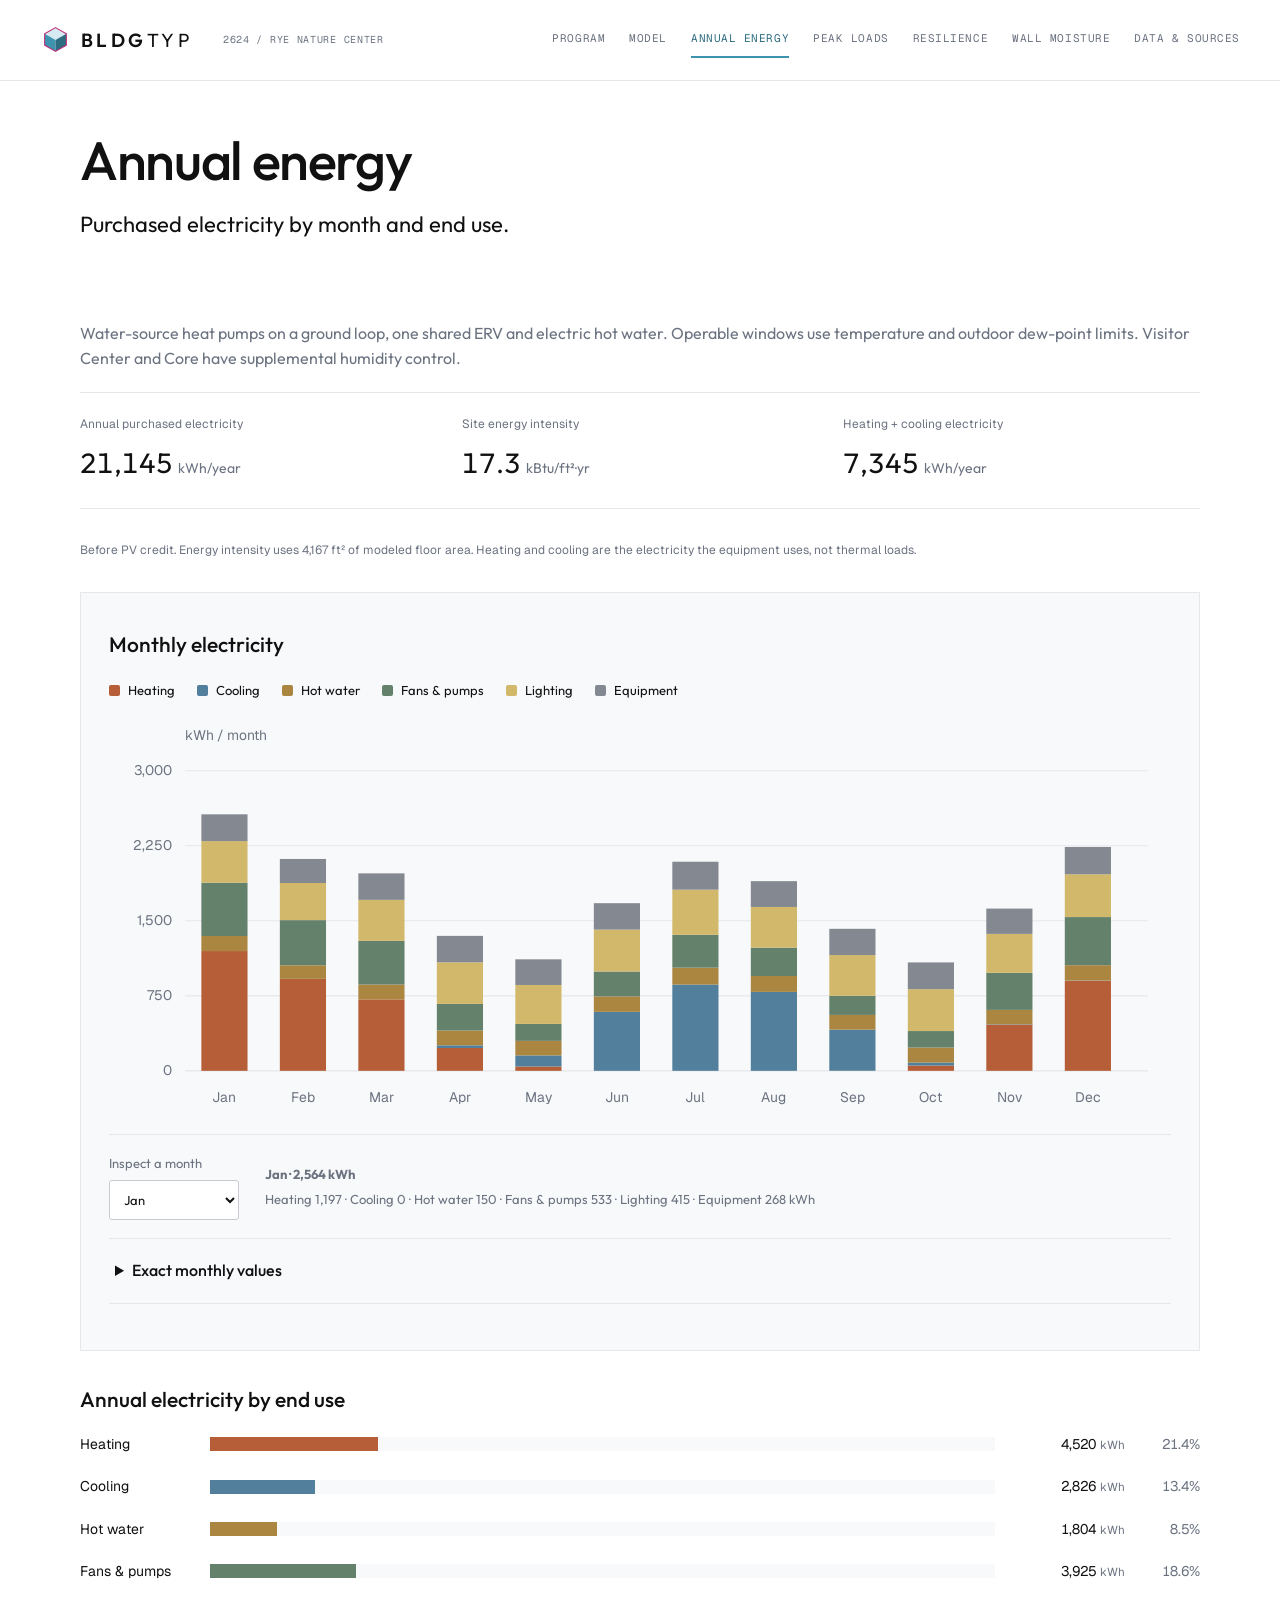
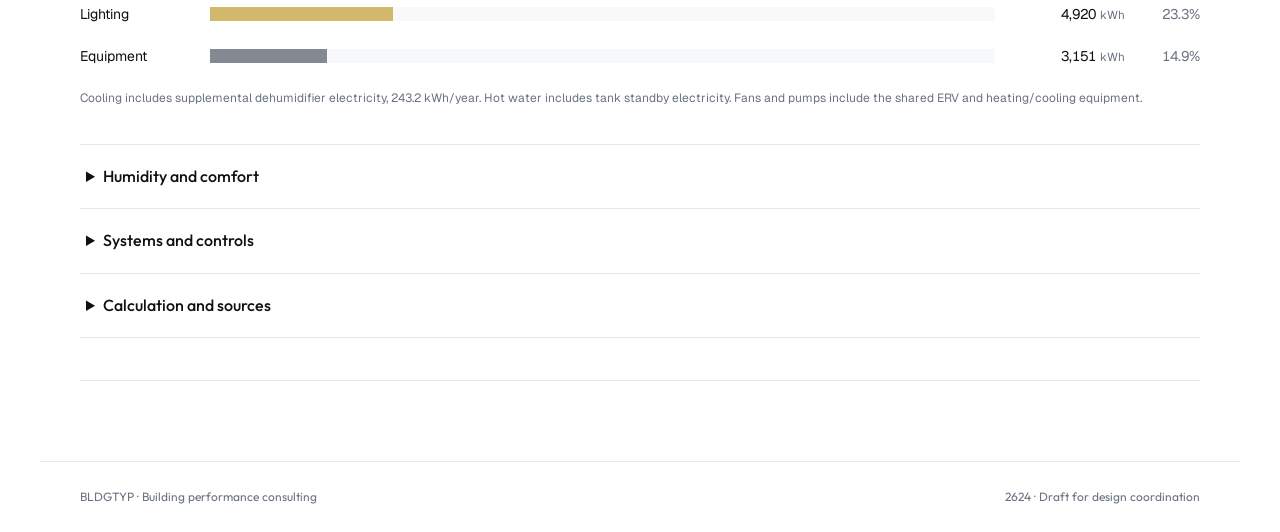
==== commit 72489842: "Copy and fact pass on all report pages De-claudify edit and claim-by-claim check of every page again" ====
--- a/site/annual-energy.html
+++ b/site/annual-energy.html
@@ -1 +1 @@
-<!doctype html><html lang="en" data-theme="light"><head><meta charset="utf-8"><meta name="viewport" content="width=device-width,initial-scale=1"><meta name="robots" content="noindex,nofollow"><meta name="description" content="Rye Nature Center design energy model: inputs, geometry and simulation results."><title>Annual energy | Rye Nature Center | BLDGTYP</title><link rel="icon" href="assets/brand/favicon.svg"><link rel="stylesheet" href="assets/brand/tokens.css?v=2593e9f946"><link rel="stylesheet" href="assets/brand/components.css?v=2593e9f946"><link rel="stylesheet" href="assets/site.css?v=2593e9f946"><link href="https://fonts.googleapis.com/css2?family=Outfit:wght@400;500;600&family=Geist:wght@400;500&family=Geist+Mono:wght@400&display=swap" rel="stylesheet"><script type="importmap">{"imports":{"three":"./assets/vendor/three/three.module.min.js"}}</script><script type="module" src="assets/app.js?v=2593e9f946"></script></head><body><a class="skip" href="#main">Skip to content</a><header><div class="header-inner"><a class="brand" href="index.html"><img src="assets/brand/bldgtyp-icon.svg" alt="" width="31" height="31"><span>BLDG<span class="brand-light">TYP</span></span></a><a class="project-id" href="index.html">2624 / RYE NATURE CENTER</a><nav aria-label="Main navigation"><a class="type-mono-nav" href="program.html" >Program</a><a class="type-mono-nav" href="model.html" >Model</a><a class="type-mono-nav" href="annual-energy.html" aria-current="page">Annual energy</a><a class="type-mono-nav" href="peak-loads.html" >Peak loads</a><a class="type-mono-nav" href="resilience.html" >Resilience</a><a class="type-mono-nav" href="wall-moisture.html" >Wall moisture</a><a class="type-mono-nav" href="downloads.html" >Data & sources</a></nav></div></header><main id="main"><div class="page-heading"><h1>Annual energy</h1><p class="lead">Purchased electricity by month and end use.</p></div><div id="results" data-area="annual"><p role="status">Loading annual results…</p></div><noscript><p>JavaScript is needed for the interactive model and schedule charts. <a href="downloads/zone-inputs.csv">Download the zone inputs</a> or <a href="downloads/schedules.zip">schedule CSV files</a>.</p></noscript></main><footer><span>BLDGTYP · Building performance consulting</span><span>2624 · Draft for design coordination</span></footer></body></html>+<!doctype html><html lang="en" data-theme="light"><head><meta charset="utf-8"><meta name="viewport" content="width=device-width,initial-scale=1"><meta name="robots" content="noindex,nofollow"><meta name="description" content="Rye Nature Center design energy model: inputs, geometry and simulation results."><title>Annual energy | Rye Nature Center | BLDGTYP</title><link rel="icon" href="assets/brand/favicon.svg"><link rel="stylesheet" href="assets/brand/tokens.css?v=dad3ee3fbd"><link rel="stylesheet" href="assets/brand/components.css?v=dad3ee3fbd"><link rel="stylesheet" href="assets/site.css?v=dad3ee3fbd"><link href="https://fonts.googleapis.com/css2?family=Outfit:wght@400;500;600&family=Geist:wght@400;500&family=Geist+Mono:wght@400&display=swap" rel="stylesheet"><script type="importmap">{"imports":{"three":"./assets/vendor/three/three.module.min.js"}}</script><script type="module" src="assets/app.js?v=dad3ee3fbd"></script></head><body><a class="skip" href="#main">Skip to content</a><header><div class="header-inner"><a class="brand" href="index.html"><img src="assets/brand/bldgtyp-icon.svg" alt="" width="31" height="31"><span>BLDG<span class="brand-light">TYP</span></span></a><a class="project-id" href="index.html">2624 / RYE NATURE CENTER</a><nav aria-label="Main navigation"><a class="type-mono-nav" href="program.html" >Program</a><a class="type-mono-nav" href="model.html" >Model</a><a class="type-mono-nav" href="annual-energy.html" aria-current="page">Annual energy</a><a class="type-mono-nav" href="peak-loads.html" >Peak loads</a><a class="type-mono-nav" href="resilience.html" >Resilience</a><a class="type-mono-nav" href="wall-moisture.html" >Wall moisture</a><a class="type-mono-nav" href="downloads.html" >Data & sources</a></nav></div></header><main id="main"><div class="page-heading"><h1>Annual energy</h1><p class="lead">Purchased electricity by month and end use.</p></div><div id="results" data-area="annual"><p role="status">Loading annual results…</p></div><noscript><p>JavaScript is needed for the interactive model and schedule charts. <a href="downloads/zone-inputs.csv">Download the zone inputs</a> or <a href="downloads/schedules.zip">schedule CSV files</a>.</p></noscript></main><footer><span>BLDGTYP · Building performance consulting</span><span>2624 · Draft for design coordination</span></footer></body></html>
--- a/site/assets/site.css
+++ b/site/assets/site.css
@@ -702,6 +702,7 @@
 .condition-card[aria-selected="true"] { border-color: var(--accent); box-shadow: inset 0 3px 0 var(--accent); background: var(--bg-section-alt); }
 .condition-card strong { font-size: 15px; font-weight: 600; }
 .condition-temp { font-size: 26px; font-variant-numeric: tabular-nums; }
+.condition-temp small { font-size: 14px; color: var(--text-secondary); }
 .condition-peak { font-size: 12px; color: var(--text-secondary); }
 .condition-panel { padding: 22px 24px 8px; border: 1px solid var(--border-card); border-top: 0; background: var(--bg-section-alt); margin-bottom: 18px; }
 .condition-panel h3 { margin-top: 0; }
